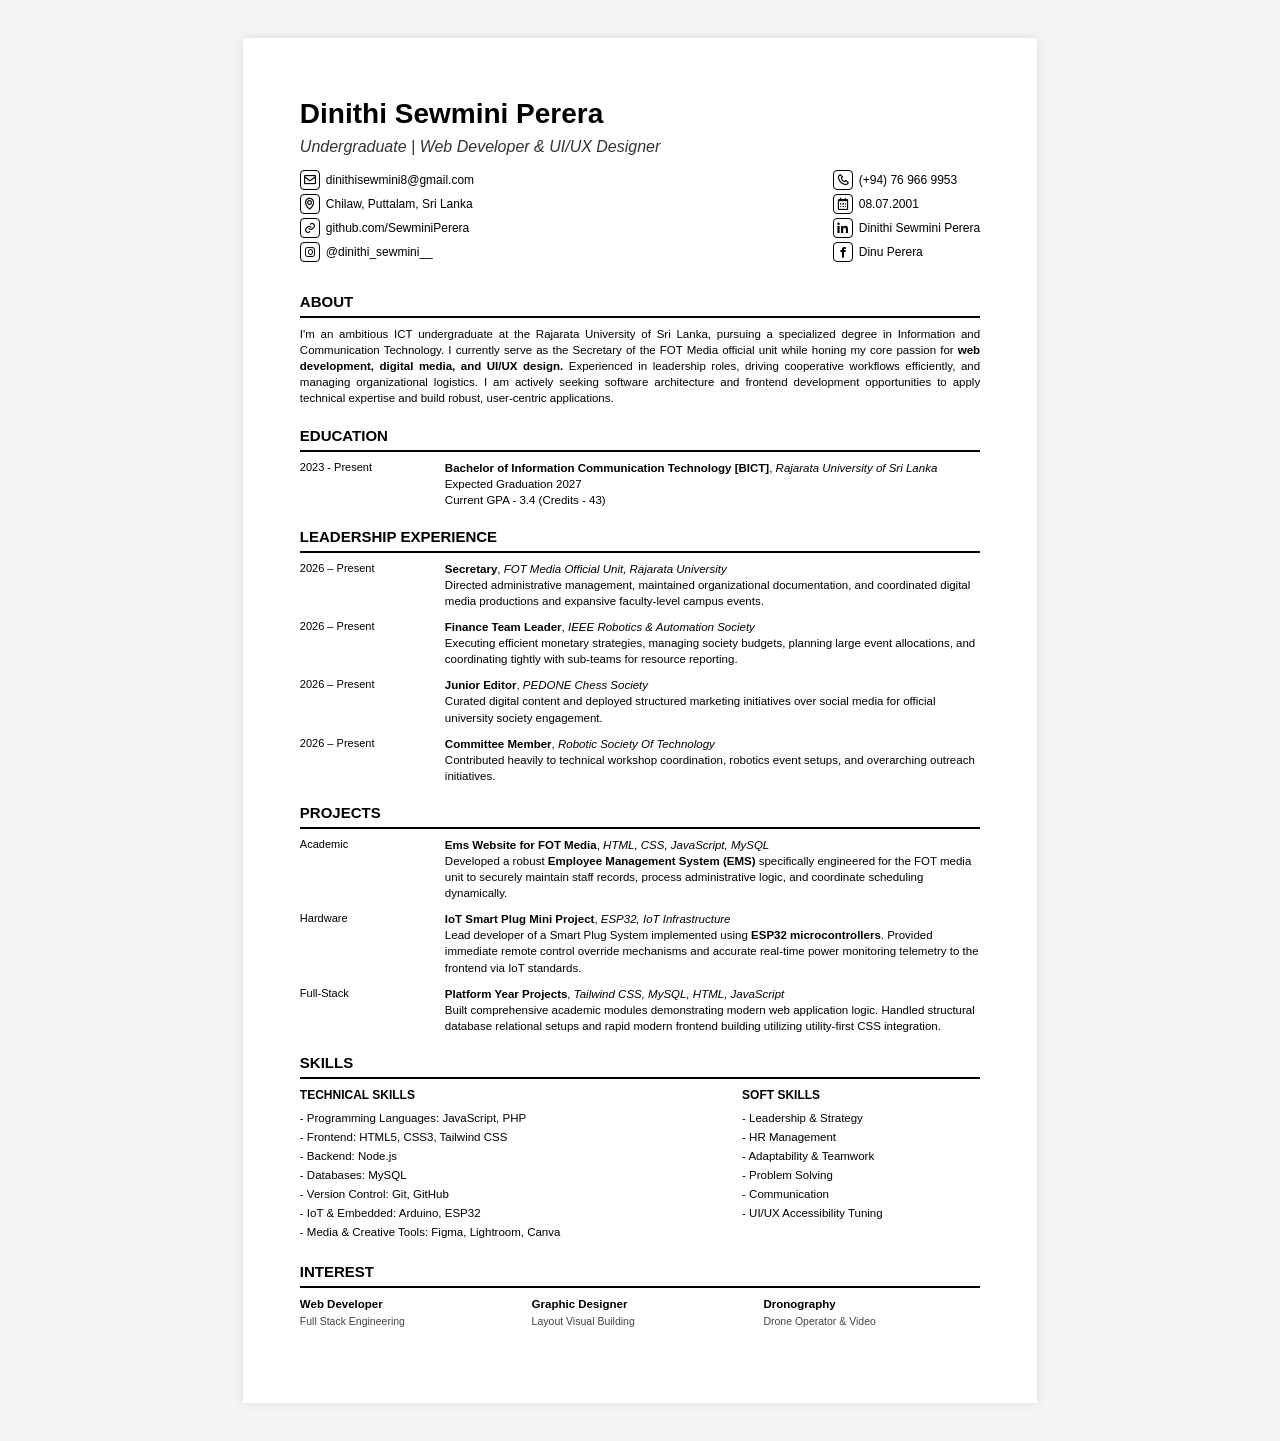
==== cv.html @ 27e217c5 "Fixed cv error" ====
<!DOCTYPE html>
<html lang="en">

<head>
    <meta charset="UTF-8">
    <title>Dinithi Sewmini Perera - CV</title>
    <!-- Boxicons for standard icons -->
    <link href='https://unpkg.com/boxicons@2.1.4/css/boxicons.min.css' rel='stylesheet'>
    <link rel="stylesheet" href="./css/cv.css">
</head>

<body>
    <div class="cv-page">
        <!-- HEADER -->
        <header>
            <h1 class="cv-name">Dinithi Sewmini Perera</h1>
            <h2 class="cv-title"><em>Undergraduate | Web Developer & UI/UX Designer</em></h2>

            <div class="contact-grid">
                <div class="contact-col">
                    <p><i class='bx bx-envelope'></i> dinithisewmini8@gmail.com</p>
                    <p><i class='bx bx-map'></i> Chilaw, Puttalam, Sri Lanka</p>
                    <p><i class='bx bx-link'></i> github.com/SewminiPerera</p>
                    <p><i class='bx bxl-instagram'></i> @dinithi_sewmini__</p>
                </div>
                <div class="contact-col">
                    <p><i class='bx bx-phone'></i> (+94) 76 966 9953</p>
                    <p><i class='bx bx-calendar'></i> 08.07.2001</p>
                    <p><i class='bx bxl-linkedin'></i> Dinithi Sewmini Perera</p>
                    <p><i class='bx bxl-facebook'></i> Dinu Perera</p>
                </div>
            </div>
        </header>

        <!-- ABOUT -->
        <section class="cv-section">
            <h3 class="section-heading">ABOUT</h3>
            <p class="cv-paragraph">
                I'm an ambitious ICT undergraduate at the Rajarata University of Sri Lanka, pursuing a specialized
                degree in Information and Communication Technology. I currently serve as the Secretary of the FOT Media
                official unit while honing my core passion for <strong>web development, digital media, and UI/UX
                    design.</strong> Experienced in leadership roles, driving cooperative workflows efficiently, and
                managing organizational logistics. I am actively seeking software architecture and frontend development
                opportunities to apply technical expertise and build robust, user-centric applications.
            </p>
        </section>

        <!-- EDUCATION -->
        <section class="cv-section">
            <h3 class="section-heading">EDUCATION</h3>
            <div class="cv-item">
                <div class="cv-date">2023 - Present</div>
                <div class="cv-details">
                    <strong>Bachelor of Information Communication Technology [BICT]</strong>, <em>Rajarata University of
                        Sri Lanka</em><br>
                    Expected Graduation 2027<br>
                    Current GPA - 3.4 (Credits - 43)
                </div>
            </div>
        </section>

        <!-- PROFESSIONAL EXPERIENCE & LEADERSHIP -->
        <section class="cv-section">
            <h3 class="section-heading">LEADERSHIP EXPERIENCE</h3>
            <div class="cv-item">
                <div class="cv-date">2026 – Present</div>
                <div class="cv-details">
                    <strong>Secretary</strong>, <em>FOT Media Official Unit, Rajarata University</em><br>
                    Directed administrative management, maintained organizational documentation, and coordinated digital
                    media productions and expansive faculty-level campus events.
                </div>
            </div>
            <div class="cv-item">
                <div class="cv-date">2026 – Present</div>
                <div class="cv-details">
                    <strong>Finance Team Leader</strong>, <em>IEEE Robotics & Automation Society</em><br>
                    Executing efficient monetary strategies, managing society budgets, planning large event allocations,
                    and coordinating tightly with sub-teams for resource reporting.
                </div>
            </div>
            <div class="cv-item">
                <div class="cv-date">2026 – Present</div>
                <div class="cv-details">
                    <strong>Junior Editor</strong>, <em>PEDONE Chess Society</em><br>
                    Curated digital content and deployed structured marketing initiatives over social media for official
                    university society engagement.
                </div>
            </div>
            <div class="cv-item">
                <div class="cv-date">2026 – Present</div>
                <div class="cv-details">
                    <strong>Committee Member</strong>, <em>Robotic Society Of Technology</em><br>
                    Contributed heavily to technical workshop coordination, robotics event setups, and overarching
                    outreach initiatives.
                </div>
            </div>
        </section>

        <!-- PROJECTS -->
        <section class="cv-section page-break">
            <h3 class="section-heading">PROJECTS</h3>
            <div class="cv-item">
                <div class="cv-date">Academic</div>
                <div class="cv-details">
                    <strong>Ems Website for FOT Media</strong>, <em>HTML, CSS, JavaScript, MySQL</em><br>
                    Developed a robust <strong>Employee Management System (EMS)</strong> specifically engineered for the
                    FOT media unit to securely maintain staff records, process administrative logic, and coordinate
                    scheduling dynamically.
                </div>
            </div>
            <div class="cv-item">
                <div class="cv-date">Hardware</div>
                <div class="cv-details">
                    <strong>IoT Smart Plug Mini Project</strong>, <em>ESP32, IoT Infrastructure</em><br>
                    Lead developer of a Smart Plug System implemented using <strong>ESP32 microcontrollers</strong>.
                    Provided immediate remote control override mechanisms and accurate real-time power monitoring
                    telemetry to the frontend via IoT standards.
                </div>
            </div>
            <div class="cv-item">
                <div class="cv-date">Full-Stack</div>
                <div class="cv-details">
                    <strong>Platform Year Projects</strong>, <em>Tailwind CSS, MySQL, HTML, JavaScript</em><br>
                    Built comprehensive academic modules demonstrating modern web application logic. Handled structural
                    database relational setups and rapid modern frontend building utilizing utility-first CSS
                    integration.
                </div>
            </div>
        </section>

        <!-- SKILLS -->
        <section class="cv-section">
            <h3 class="section-heading">SKILLS</h3>
            <div class="skills-split">
                <div class="tech-skills">
                    <strong>TECHNICAL SKILLS</strong>
                    <ul class="clean-list">
                        <li><span class="skill-label">- Programming Languages:</span> JavaScript, PHP</li>
                        <li><span class="skill-label">- Frontend:</span> HTML5, CSS3, Tailwind CSS</li>
                        <li><span class="skill-label">- Backend:</span> Node.js</li>
                        <li><span class="skill-label">- Databases:</span> MySQL</li>
                        <li><span class="skill-label">- Version Control:</span> Git, GitHub</li>
                        <li><span class="skill-label">- IoT & Embedded:</span> Arduino, ESP32</li>
                        <li><span class="skill-label">- Media & Creative Tools:</span> Figma, Lightroom, Canva</li>
                    </ul>
                </div>
                <div class="soft-skills">
                    <strong>SOFT SKILLS</strong>
                    <ul class="clean-list">
                        <li>- Leadership & Strategy</li>
                        <li>- HR Management</li>
                        <li>- Adaptability & Teamwork</li>
                        <li>- Problem Solving</li>
                        <li>- Communication</li>
                        <li>- UI/UX Accessibility Tuning</li>
                    </ul>
                </div>
            </div>
        </section>

        <!-- INTEREST / EXTRA -->
        <section class="cv-section">
            <h3 class="section-heading">INTEREST</h3>
            <div class="interest-grid">
                <div>
                    <strong>Web Developer</strong><br>
                    <span class="interest-sub">Full Stack Engineering</span>
                </div>
                <div>
                    <strong>Graphic Designer</strong><br>
                    <span class="interest-sub">Layout Visual Building</span>
                </div>
                <div>
                    <strong>Dronography</strong><br>
                    <span class="interest-sub">Drone Operator & Video</span>
                </div>
            </div>
        </section>

    </div>
</body>

</html>
---- css/cv.css ----
/* ===========================
   CV PRINT STYLE SHEET
   =========================== */

/* Global Reset */
* {
    margin: 0;
    padding: 0;
    box-sizing: border-box;
}

body {
    font-family: Arial, Helvetica, sans-serif;
    background-color: #f4f4f5;
    color: #000;
    line-height: 1.4;
}

/* Page Setup for Print/Screen */
@page {
    size: A4;
    margin: 15mm 15mm 15mm 15mm;
}

.cv-page {
    width: 210mm;        /* A4 width */
    min-height: 297mm;   /* A4 height */
    padding: 15mm;
    margin: 10mm auto;
    background: #fff;
    box-shadow: 0 0 10px rgba(0,0,0,0.1);
}

@media print {
    body {
        background-color: #fff;
    }
    .cv-page {
        margin: 0;
        padding: 0;
        border: none;
        box-shadow: none;
        width: 100%;
        min-height: auto;
    }
    .page-break {
        page-break-before: always;
    }
}

/* Header */
header {
    margin-bottom: 25px;
}

.cv-name {
    font-size: 28px;
    font-weight: bold;
    margin-bottom: 2px;
}

.cv-title {
    font-size: 16px;
    font-weight: normal;
    color: #333;
    margin-bottom: 12px;
}

.contact-grid {
    display: flex;
    justify-content: space-between;
    font-size: 12px;
    color: #000;
}

.contact-col p {
    display: flex;
    align-items: center;
    gap: 6px;
    margin-bottom: 4px;
}

.contact-col p i {
    font-size: 14px;
    border: 1px solid #000;
    border-radius: 4px;
    padding: 2px;
}

/* Sections */
.cv-section {
    margin-bottom: 18px;
}

.section-heading {
    font-size: 15px;
    font-weight: bold;
    text-transform: uppercase;
    border-bottom: 2px solid #000;
    padding-bottom: 4px;
    margin-bottom: 8px;
}

.cv-paragraph {
    font-size: 11.5px;
    text-align: justify;
    margin-bottom: 10px;
}

/* List Items (Experience, Education) */
.cv-item {
    display: flex;
    margin-bottom: 10px;
}

.cv-date {
    width: 130px;
    flex-shrink: 0;
    font-size: 11px;
    margin-right: 15px;
}

.cv-details {
    flex-grow: 1;
    font-size: 11.5px;
}

.cv-details strong {
    font-weight: bold;
}

/* Skills Split */
.skills-split {
    display: flex;
    justify-content: space-between;
    font-size: 11.5px;
}

.tech-skills {
    width: 60%;
}

.soft-skills {
    width: 35%;
}

.tech-skills strong, .soft-skills strong {
    display: inline-block;
    margin-bottom: 6px;
    font-size: 12px;
}

.clean-list {
    list-style: none;
}

.clean-list li {
    margin-bottom: 3px;
}

.skill-label {
    font-weight: normal;
}

/* Interests Grid */
.interest-grid {
    display: grid;
    grid-template-columns: repeat(3, 1fr);
    font-size: 11.5px;
    gap: 15px;
}

.interest-sub {
    font-size: 10.5px;
    color: #444;
}
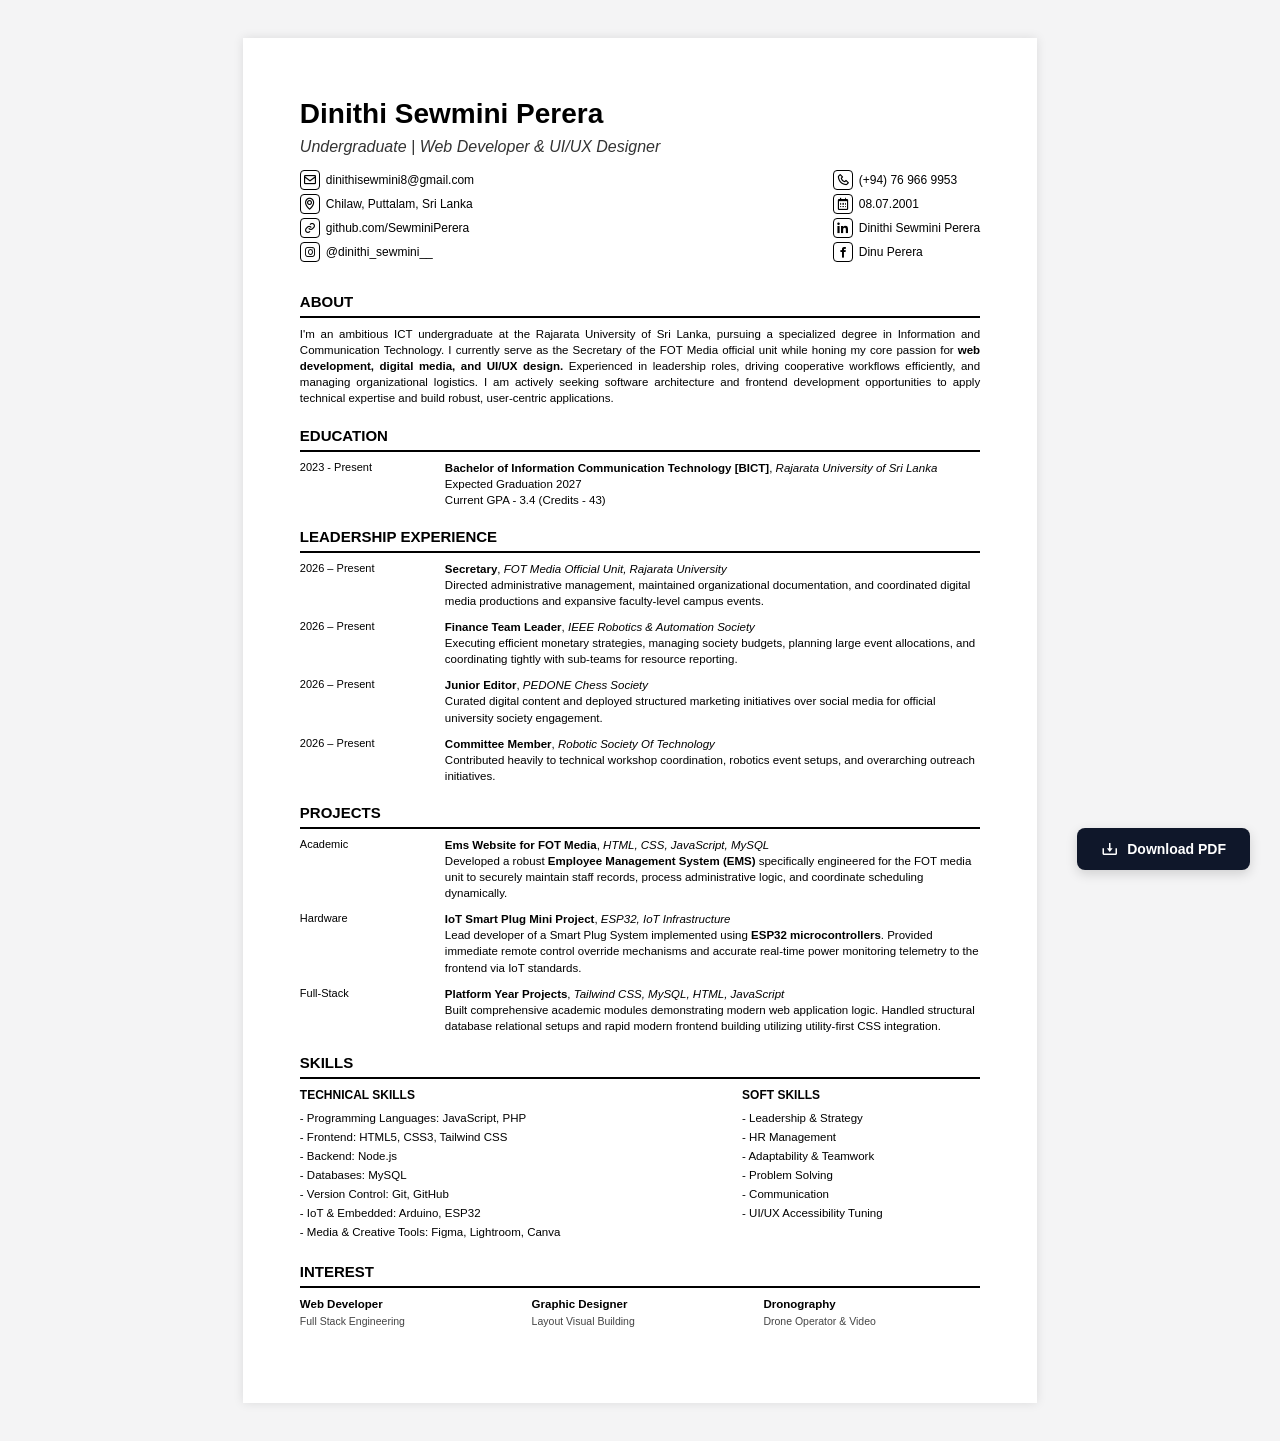
==== commit 82c6e2cb: "button added" ====
--- a/cv.html
+++ b/cv.html
@@ -10,6 +10,9 @@
 </head>
 
 <body>
+    <button class="download-pdf-btn" onclick="window.print()">
+        <i class='bx bx-download'></i> Download PDF
+    </button>
     <div class="cv-page">
         <!-- HEADER -->
         <header>
--- a/css/cv.css
+++ b/css/cv.css
@@ -46,6 +46,9 @@
     .page-break {
         page-break-before: always;
     }
+    .download-pdf-btn {
+        display: none !important;
+    }
 }
 
 /* Header */
@@ -174,3 +177,35 @@
     font-size: 10.5px;
     color: #444;
 }
+
+/* Floating Download Button */
+.download-pdf-btn {
+    position: fixed;
+    bottom: 30px;
+    right: 30px;
+    background-color: #0f172a;
+    color: #fff;
+    border: none;
+    padding: 12px 24px;
+    font-size: 14px;
+    font-weight: bold;
+    border-radius: 8px;
+    cursor: pointer;
+    box-shadow: 0 4px 12px rgba(0,0,0,0.15);
+    display: flex;
+    align-items: center;
+    gap: 8px;
+    z-index: 1000;
+    transition: all 0.3s ease;
+    font-family: inherit;
+}
+
+.download-pdf-btn i {
+    font-size: 18px;
+}
+
+.download-pdf-btn:hover {
+    background-color: #1e293b;
+    transform: translateY(-2px);
+    box-shadow: 0 6px 15px rgba(0,0,0,0.2);
+}
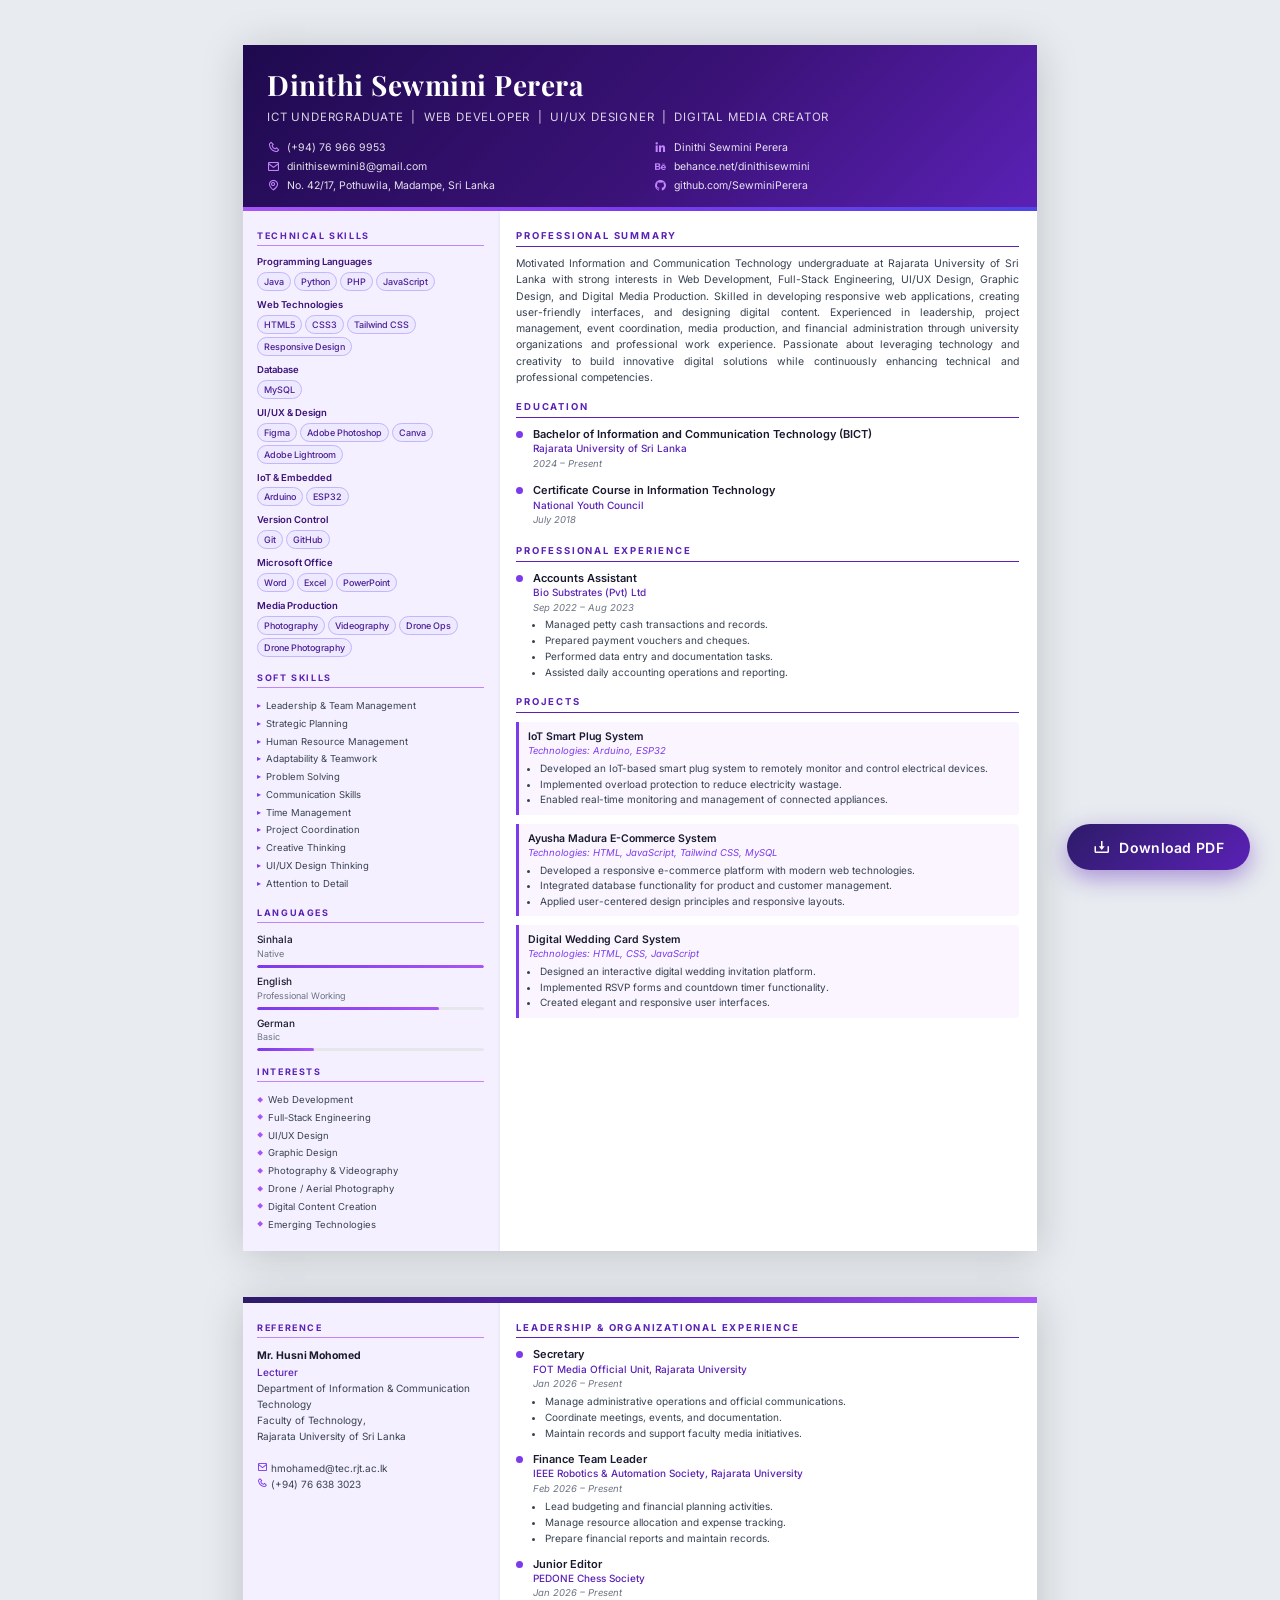
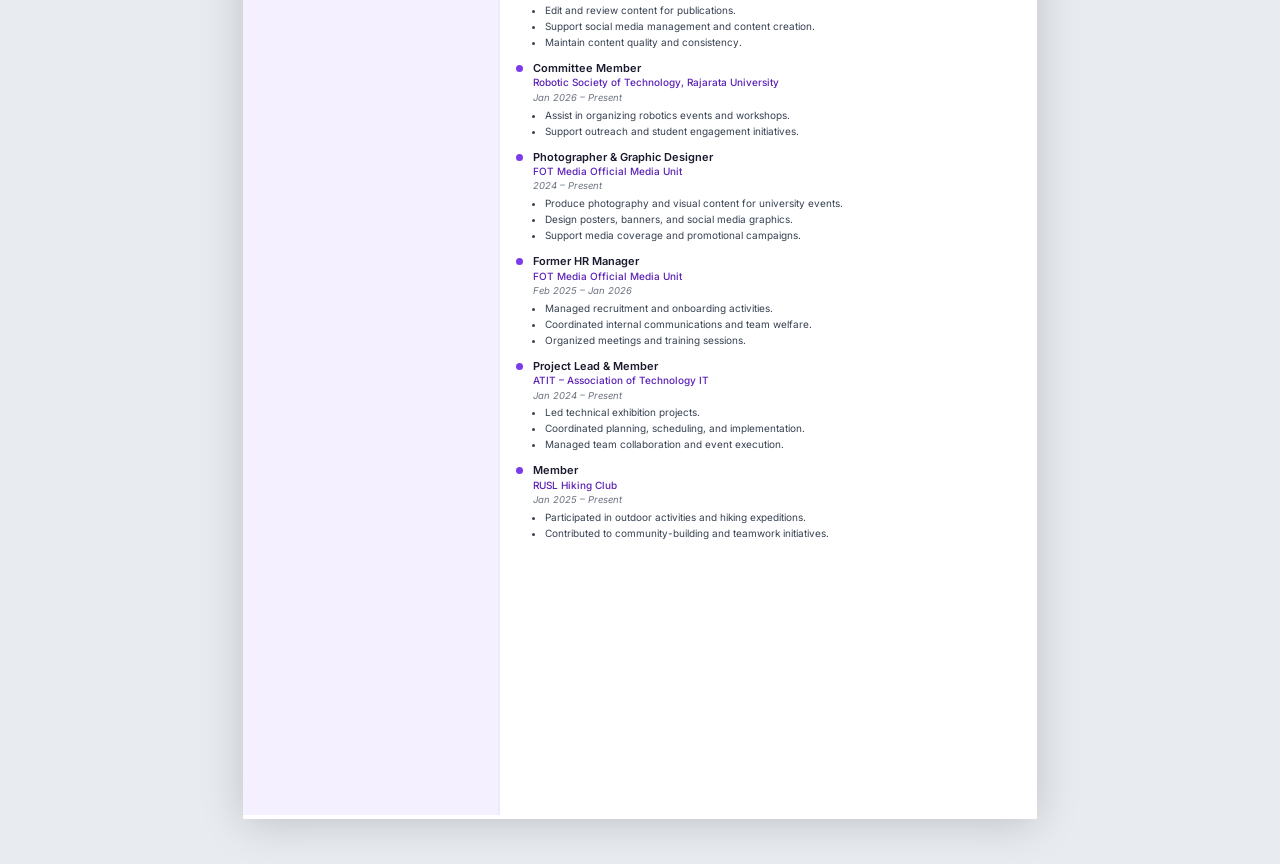
==== commit 9bacf70d: "cv update" ====
--- a/cv.html
+++ b/cv.html
@@ -3,184 +3,413 @@
 
 <head>
     <meta charset="UTF-8">
-    <title>Dinithi Sewmini Perera - CV</title>
-    <!-- Boxicons for standard icons -->
+    <meta name="viewport" content="width=device-width, initial-scale=1.0">
+    <title>Dinithi Sewmini Perera - Curriculum Vitae</title>
+    <meta name="description" content="CV of Dinithi Sewmini Perera – ICT Undergraduate, Web Developer & UI/UX Designer at Rajarata University of Sri Lanka.">
+    <!-- Boxicons -->
     <link href='https://unpkg.com/boxicons@2.1.4/css/boxicons.min.css' rel='stylesheet'>
+    <!-- CV Stylesheet -->
     <link rel="stylesheet" href="./css/cv.css">
 </head>
 
 <body>
+    <!-- Floating Download Button -->
     <button class="download-pdf-btn" onclick="window.print()">
         <i class='bx bx-download'></i> Download PDF
     </button>
+
+    <!-- ═══════════════════════════════════════ -->
+    <!--              PAGE ONE                   -->
+    <!-- ═══════════════════════════════════════ -->
     <div class="cv-page">
-        <!-- HEADER -->
-        <header>
+
+        <!-- ── HEADER ── -->
+        <header class="cv-header">
             <h1 class="cv-name">Dinithi Sewmini Perera</h1>
-            <h2 class="cv-title"><em>Undergraduate | Web Developer & UI/UX Designer</em></h2>
+            <p class="cv-title">ICT Undergraduate &nbsp;|&nbsp; Web Developer &nbsp;|&nbsp; UI/UX Designer &nbsp;|&nbsp; Digital Media Creator</p>
 
             <div class="contact-grid">
-                <div class="contact-col">
-                    <p><i class='bx bx-envelope'></i> dinithisewmini8@gmail.com</p>
-                    <p><i class='bx bx-map'></i> Chilaw, Puttalam, Sri Lanka</p>
-                    <p><i class='bx bx-link'></i> github.com/SewminiPerera</p>
-                    <p><i class='bx bxl-instagram'></i> @dinithi_sewmini__</p>
-                </div>
-                <div class="contact-col">
-                    <p><i class='bx bx-phone'></i> (+94) 76 966 9953</p>
-                    <p><i class='bx bx-calendar'></i> 08.07.2001</p>
-                    <p><i class='bx bxl-linkedin'></i> Dinithi Sewmini Perera</p>
-                    <p><i class='bx bxl-facebook'></i> Dinu Perera</p>
+                <div class="contact-item">
+                    <i class='bx bx-phone'></i>
+                    <span>(+94) 76 966 9953</span>
+                </div>
+                <div class="contact-item">
+                    <i class='bx bxl-linkedin'></i>
+                    <a href="https://www.linkedin.com/in/dinithi-sewmini-perera-98b2462a0/" target="_blank">Dinithi Sewmini Perera</a>
+                </div>
+                <div class="contact-item">
+                    <i class='bx bx-envelope'></i>
+                    <a href="mailto:dinithisewmini8@gmail.com">dinithisewmini8@gmail.com</a>
+                </div>
+                <div class="contact-item">
+                    <i class='bx bxl-behance'></i>
+                    <a href="https://www.behance.net/dinithisewmini" target="_blank">behance.net/dinithisewmini</a>
+                </div>
+                <div class="contact-item">
+                    <i class='bx bx-map'></i>
+                    <span>No. 42/17, Pothuwila, Madampe, Sri Lanka</span>
+                </div>
+                <div class="contact-item">
+                    <i class='bx bxl-github'></i>
+                    <a href="https://github.com/SewminiPerera" target="_blank">github.com/SewminiPerera</a>
                 </div>
             </div>
         </header>
 
-        <!-- ABOUT -->
-        <section class="cv-section">
-            <h3 class="section-heading">ABOUT</h3>
-            <p class="cv-paragraph">
-                I'm an ambitious ICT undergraduate at the Rajarata University of Sri Lanka, pursuing a specialized
-                degree in Information and Communication Technology. I currently serve as the Secretary of the FOT Media
-                official unit while honing my core passion for <strong>web development, digital media, and UI/UX
-                    design.</strong> Experienced in leadership roles, driving cooperative workflows efficiently, and
-                managing organizational logistics. I am actively seeking software architecture and frontend development
-                opportunities to apply technical expertise and build robust, user-centric applications.
-            </p>
-        </section>
-
-        <!-- EDUCATION -->
-        <section class="cv-section">
-            <h3 class="section-heading">EDUCATION</h3>
-            <div class="cv-item">
-                <div class="cv-date">2023 - Present</div>
-                <div class="cv-details">
-                    <strong>Bachelor of Information Communication Technology [BICT]</strong>, <em>Rajarata University of
-                        Sri Lanka</em><br>
-                    Expected Graduation 2027<br>
-                    Current GPA - 3.4 (Credits - 43)
-                </div>
-            </div>
-        </section>
-
-        <!-- PROFESSIONAL EXPERIENCE & LEADERSHIP -->
-        <section class="cv-section">
-            <h3 class="section-heading">LEADERSHIP EXPERIENCE</h3>
-            <div class="cv-item">
-                <div class="cv-date">2026 – Present</div>
-                <div class="cv-details">
-                    <strong>Secretary</strong>, <em>FOT Media Official Unit, Rajarata University</em><br>
-                    Directed administrative management, maintained organizational documentation, and coordinated digital
-                    media productions and expansive faculty-level campus events.
-                </div>
-            </div>
-            <div class="cv-item">
-                <div class="cv-date">2026 – Present</div>
-                <div class="cv-details">
-                    <strong>Finance Team Leader</strong>, <em>IEEE Robotics & Automation Society</em><br>
-                    Executing efficient monetary strategies, managing society budgets, planning large event allocations,
-                    and coordinating tightly with sub-teams for resource reporting.
-                </div>
-            </div>
-            <div class="cv-item">
-                <div class="cv-date">2026 – Present</div>
-                <div class="cv-details">
-                    <strong>Junior Editor</strong>, <em>PEDONE Chess Society</em><br>
-                    Curated digital content and deployed structured marketing initiatives over social media for official
-                    university society engagement.
-                </div>
-            </div>
-            <div class="cv-item">
-                <div class="cv-date">2026 – Present</div>
-                <div class="cv-details">
-                    <strong>Committee Member</strong>, <em>Robotic Society Of Technology</em><br>
-                    Contributed heavily to technical workshop coordination, robotics event setups, and overarching
-                    outreach initiatives.
-                </div>
-            </div>
-        </section>
-
-        <!-- PROJECTS -->
-        <section class="cv-section page-break">
-            <h3 class="section-heading">PROJECTS</h3>
-            <div class="cv-item">
-                <div class="cv-date">Academic</div>
-                <div class="cv-details">
-                    <strong>Ems Website for FOT Media</strong>, <em>HTML, CSS, JavaScript, MySQL</em><br>
-                    Developed a robust <strong>Employee Management System (EMS)</strong> specifically engineered for the
-                    FOT media unit to securely maintain staff records, process administrative logic, and coordinate
-                    scheduling dynamically.
-                </div>
-            </div>
-            <div class="cv-item">
-                <div class="cv-date">Hardware</div>
-                <div class="cv-details">
-                    <strong>IoT Smart Plug Mini Project</strong>, <em>ESP32, IoT Infrastructure</em><br>
-                    Lead developer of a Smart Plug System implemented using <strong>ESP32 microcontrollers</strong>.
-                    Provided immediate remote control override mechanisms and accurate real-time power monitoring
-                    telemetry to the frontend via IoT standards.
-                </div>
-            </div>
-            <div class="cv-item">
-                <div class="cv-date">Full-Stack</div>
-                <div class="cv-details">
-                    <strong>Platform Year Projects</strong>, <em>Tailwind CSS, MySQL, HTML, JavaScript</em><br>
-                    Built comprehensive academic modules demonstrating modern web application logic. Handled structural
-                    database relational setups and rapid modern frontend building utilizing utility-first CSS
-                    integration.
-                </div>
-            </div>
-        </section>
-
-        <!-- SKILLS -->
-        <section class="cv-section">
-            <h3 class="section-heading">SKILLS</h3>
-            <div class="skills-split">
-                <div class="tech-skills">
-                    <strong>TECHNICAL SKILLS</strong>
-                    <ul class="clean-list">
-                        <li><span class="skill-label">- Programming Languages:</span> JavaScript, PHP</li>
-                        <li><span class="skill-label">- Frontend:</span> HTML5, CSS3, Tailwind CSS</li>
-                        <li><span class="skill-label">- Backend:</span> Node.js</li>
-                        <li><span class="skill-label">- Databases:</span> MySQL</li>
-                        <li><span class="skill-label">- Version Control:</span> Git, GitHub</li>
-                        <li><span class="skill-label">- IoT & Embedded:</span> Arduino, ESP32</li>
-                        <li><span class="skill-label">- Media & Creative Tools:</span> Figma, Lightroom, Canva</li>
+        <!-- ── BODY (two-column) ── -->
+        <div class="cv-body">
+
+            <!-- ════ SIDEBAR ════ -->
+            <aside class="cv-sidebar">
+
+                <!-- TECHNICAL SKILLS -->
+                <h3 class="sidebar-section-heading">Technical Skills</h3>
+
+                <p class="skill-category-name">Programming Languages</p>
+                <div class="skill-tags">
+                    <span class="skill-tag">Java</span>
+                    <span class="skill-tag">Python</span>
+                    <span class="skill-tag">PHP</span>
+                    <span class="skill-tag">JavaScript</span>
+                </div>
+
+                <p class="skill-category-name">Web Technologies</p>
+                <div class="skill-tags">
+                    <span class="skill-tag">HTML5</span>
+                    <span class="skill-tag">CSS3</span>
+                    <span class="skill-tag">Tailwind CSS</span>
+                    <span class="skill-tag">Responsive Design</span>
+                </div>
+
+                <p class="skill-category-name">Database</p>
+                <div class="skill-tags">
+                    <span class="skill-tag">MySQL</span>
+                </div>
+
+                <p class="skill-category-name">UI/UX &amp; Design</p>
+                <div class="skill-tags">
+                    <span class="skill-tag">Figma</span>
+                    <span class="skill-tag">Adobe Photoshop</span>
+                    <span class="skill-tag">Canva</span>
+                    <span class="skill-tag">Adobe Lightroom</span>
+                </div>
+
+                <p class="skill-category-name">IoT &amp; Embedded</p>
+                <div class="skill-tags">
+                    <span class="skill-tag">Arduino</span>
+                    <span class="skill-tag">ESP32</span>
+                </div>
+
+                <p class="skill-category-name">Version Control</p>
+                <div class="skill-tags">
+                    <span class="skill-tag">Git</span>
+                    <span class="skill-tag">GitHub</span>
+                </div>
+
+                <p class="skill-category-name">Microsoft Office</p>
+                <div class="skill-tags">
+                    <span class="skill-tag">Word</span>
+                    <span class="skill-tag">Excel</span>
+                    <span class="skill-tag">PowerPoint</span>
+                </div>
+
+                <p class="skill-category-name">Media Production</p>
+                <div class="skill-tags">
+                    <span class="skill-tag">Photography</span>
+                    <span class="skill-tag">Videography</span>
+                    <span class="skill-tag">Drone Ops</span>
+                    <span class="skill-tag">Drone Photography</span>
+                </div>
+
+                <!-- SOFT SKILLS -->
+                <h3 class="sidebar-section-heading">Soft Skills</h3>
+                <ul class="soft-skill-list">
+                    <li>Leadership &amp; Team Management</li>
+                    <li>Strategic Planning</li>
+                    <li>Human Resource Management</li>
+                    <li>Adaptability &amp; Teamwork</li>
+                    <li>Problem Solving</li>
+                    <li>Communication Skills</li>
+                    <li>Time Management</li>
+                    <li>Project Coordination</li>
+                    <li>Creative Thinking</li>
+                    <li>UI/UX Design Thinking</li>
+                    <li>Attention to Detail</li>
+                </ul>
+
+                <!-- LANGUAGES -->
+                <h3 class="sidebar-section-heading">Languages</h3>
+                <div class="lang-item">
+                    <div>
+                        <div class="lang-name">Sinhala</div>
+                        <div class="lang-level">Native</div>
+                    </div>
+                </div>
+                <div class="lang-bar"><div class="lang-bar-fill" style="width:100%"></div></div>
+
+                <div class="lang-item">
+                    <div>
+                        <div class="lang-name">English</div>
+                        <div class="lang-level">Professional Working</div>
+                    </div>
+                </div>
+                <div class="lang-bar"><div class="lang-bar-fill" style="width:80%"></div></div>
+
+                <div class="lang-item">
+                    <div>
+                        <div class="lang-name">German</div>
+                        <div class="lang-level">Basic</div>
+                    </div>
+                </div>
+                <div class="lang-bar"><div class="lang-bar-fill" style="width:25%"></div></div>
+
+                <!-- INTERESTS -->
+                <h3 class="sidebar-section-heading">Interests</h3>
+                <ul class="interest-list">
+                    <li>Web Development</li>
+                    <li>Full-Stack Engineering</li>
+                    <li>UI/UX Design</li>
+                    <li>Graphic Design</li>
+                    <li>Photography &amp; Videography</li>
+                    <li>Drone / Aerial Photography</li>
+                    <li>Digital Content Creation</li>
+                    <li>Emerging Technologies</li>
+                </ul>
+
+            </aside>
+
+            <!-- ════ MAIN CONTENT ════ -->
+            <main class="cv-main">
+
+                <!-- PROFESSIONAL SUMMARY -->
+                <h2 class="section-heading">Professional Summary</h2>
+                <p class="cv-summary">
+                    Motivated Information and Communication Technology undergraduate at Rajarata University of Sri Lanka with strong interests in Web Development, Full-Stack Engineering, UI/UX Design, Graphic Design, and Digital Media Production. Skilled in developing responsive web applications, creating user-friendly interfaces, and designing digital content. Experienced in leadership, project management, event coordination, media production, and financial administration through university organizations and professional work experience. Passionate about leveraging technology and creativity to build innovative digital solutions while continuously enhancing technical and professional competencies.
+                </p>
+
+                <!-- EDUCATION -->
+                <h2 class="section-heading">Education</h2>
+
+                <div class="cv-item">
+                    <div class="cv-item-dot"></div>
+                    <div class="cv-item-content">
+                        <div class="cv-item-title">Bachelor of Information and Communication Technology (BICT)</div>
+                        <div class="cv-item-org">Rajarata University of Sri Lanka</div>
+                        <div class="cv-item-date">2024 – Present</div>
+                    </div>
+                </div>
+
+                <div class="cv-item">
+                    <div class="cv-item-dot"></div>
+                    <div class="cv-item-content">
+                        <div class="cv-item-title">Certificate Course in Information Technology</div>
+                        <div class="cv-item-org">National Youth Council</div>
+                        <div class="cv-item-date">July 2018</div>
+                    </div>
+                </div>
+
+                <!-- PROFESSIONAL EXPERIENCE -->
+                <h2 class="section-heading">Professional Experience</h2>
+
+                <div class="cv-item">
+                    <div class="cv-item-dot"></div>
+                    <div class="cv-item-content">
+                        <div class="cv-item-title">Accounts Assistant</div>
+                        <div class="cv-item-org">Bio Substrates (Pvt) Ltd</div>
+                        <div class="cv-item-date">Sep 2022 – Aug 2023</div>
+                        <ul class="cv-item-bullets">
+                            <li>Managed petty cash transactions and records.</li>
+                            <li>Prepared payment vouchers and cheques.</li>
+                            <li>Performed data entry and documentation tasks.</li>
+                            <li>Assisted daily accounting operations and reporting.</li>
+                        </ul>
+                    </div>
+                </div>
+
+                <!-- PROJECTS -->
+                <h2 class="section-heading">Projects</h2>
+
+                <div class="project-item">
+                    <div class="project-title">IoT Smart Plug System</div>
+                    <div class="project-tech">Technologies: Arduino, ESP32</div>
+                    <ul class="project-bullets">
+                        <li>Developed an IoT-based smart plug system to remotely monitor and control electrical devices.</li>
+                        <li>Implemented overload protection to reduce electricity wastage.</li>
+                        <li>Enabled real-time monitoring and management of connected appliances.</li>
                     </ul>
                 </div>
-                <div class="soft-skills">
-                    <strong>SOFT SKILLS</strong>
-                    <ul class="clean-list">
-                        <li>- Leadership & Strategy</li>
-                        <li>- HR Management</li>
-                        <li>- Adaptability & Teamwork</li>
-                        <li>- Problem Solving</li>
-                        <li>- Communication</li>
-                        <li>- UI/UX Accessibility Tuning</li>
+
+                <div class="project-item">
+                    <div class="project-title">Ayusha Madura E-Commerce System</div>
+                    <div class="project-tech">Technologies: HTML, JavaScript, Tailwind CSS, MySQL</div>
+                    <ul class="project-bullets">
+                        <li>Developed a responsive e-commerce platform with modern web technologies.</li>
+                        <li>Integrated database functionality for product and customer management.</li>
+                        <li>Applied user-centered design principles and responsive layouts.</li>
                     </ul>
                 </div>
-            </div>
-        </section>
-
-        <!-- INTEREST / EXTRA -->
-        <section class="cv-section">
-            <h3 class="section-heading">INTEREST</h3>
-            <div class="interest-grid">
-                <div>
-                    <strong>Web Developer</strong><br>
-                    <span class="interest-sub">Full Stack Engineering</span>
-                </div>
-                <div>
-                    <strong>Graphic Designer</strong><br>
-                    <span class="interest-sub">Layout Visual Building</span>
-                </div>
-                <div>
-                    <strong>Dronography</strong><br>
-                    <span class="interest-sub">Drone Operator & Video</span>
-                </div>
-            </div>
-        </section>
-
-    </div>
+
+                <div class="project-item">
+                    <div class="project-title">Digital Wedding Card System</div>
+                    <div class="project-tech">Technologies: HTML, CSS, JavaScript</div>
+                    <ul class="project-bullets">
+                        <li>Designed an interactive digital wedding invitation platform.</li>
+                        <li>Implemented RSVP forms and countdown timer functionality.</li>
+                        <li>Created elegant and responsive user interfaces.</li>
+                    </ul>
+                </div>
+
+            </main>
+        </div><!-- end .cv-body -->
+    </div><!-- end .cv-page (page 1) -->
+
+
+    <!-- ═══════════════════════════════════════ -->
+    <!--              PAGE TWO                   -->
+    <!-- ═══════════════════════════════════════ -->
+    <div class="cv-page page-break">
+
+        <!-- Thin accent bar at top of page 2 -->
+        <div style="height:6px; background: linear-gradient(90deg, #2d1b69, #5b21b6, #a855f7);"></div>
+
+        <div class="cv-body" style="min-height: calc(297mm - 10px);">
+
+            <!-- ════ SIDEBAR (page 2) ════ -->
+            <aside class="cv-sidebar">
+                <!-- REFERENCE -->
+                <h3 class="sidebar-section-heading">Reference</h3>
+                <div class="reference-item">
+                    <strong>Mr. Husni Mohomed</strong><br>
+                    <em>Lecturer</em><br>
+                    Department of Information &amp; Communication Technology<br>
+                    Faculty of Technology,<br>
+                    Rajarata University of Sri Lanka<br><br>
+                    <i class='bx bx-envelope' style="color:#7c3aed; font-size:11px;"></i>
+                    hmohamed@tec.rjt.ac.lk<br>
+                    <i class='bx bx-phone' style="color:#7c3aed; font-size:11px;"></i>
+                    (+94) 76 638 3023
+                </div>
+            </aside>
+
+            <!-- ════ MAIN CONTENT (page 2) ════ -->
+            <main class="cv-main">
+
+                <!-- LEADERSHIP & ORGANIZATIONAL EXPERIENCE -->
+                <h2 class="section-heading">Leadership &amp; Organizational Experience</h2>
+
+                <div class="cv-item">
+                    <div class="cv-item-dot"></div>
+                    <div class="cv-item-content">
+                        <div class="cv-item-title">Secretary</div>
+                        <div class="cv-item-org">FOT Media Official Unit, Rajarata University</div>
+                        <div class="cv-item-date">Jan 2026 – Present</div>
+                        <ul class="cv-item-bullets">
+                            <li>Manage administrative operations and official communications.</li>
+                            <li>Coordinate meetings, events, and documentation.</li>
+                            <li>Maintain records and support faculty media initiatives.</li>
+                        </ul>
+                    </div>
+                </div>
+
+                <div class="cv-item">
+                    <div class="cv-item-dot"></div>
+                    <div class="cv-item-content">
+                        <div class="cv-item-title">Finance Team Leader</div>
+                        <div class="cv-item-org">IEEE Robotics &amp; Automation Society, Rajarata University</div>
+                        <div class="cv-item-date">Feb 2026 – Present</div>
+                        <ul class="cv-item-bullets">
+                            <li>Lead budgeting and financial planning activities.</li>
+                            <li>Manage resource allocation and expense tracking.</li>
+                            <li>Prepare financial reports and maintain records.</li>
+                        </ul>
+                    </div>
+                </div>
+
+                <div class="cv-item">
+                    <div class="cv-item-dot"></div>
+                    <div class="cv-item-content">
+                        <div class="cv-item-title">Junior Editor</div>
+                        <div class="cv-item-org">PEDONE Chess Society</div>
+                        <div class="cv-item-date">Jan 2026 – Present</div>
+                        <ul class="cv-item-bullets">
+                            <li>Edit and review content for publications.</li>
+                            <li>Support social media management and content creation.</li>
+                            <li>Maintain content quality and consistency.</li>
+                        </ul>
+                    </div>
+                </div>
+
+                <div class="cv-item">
+                    <div class="cv-item-dot"></div>
+                    <div class="cv-item-content">
+                        <div class="cv-item-title">Committee Member</div>
+                        <div class="cv-item-org">Robotic Society of Technology, Rajarata University</div>
+                        <div class="cv-item-date">Jan 2026 – Present</div>
+                        <ul class="cv-item-bullets">
+                            <li>Assist in organizing robotics events and workshops.</li>
+                            <li>Support outreach and student engagement initiatives.</li>
+                        </ul>
+                    </div>
+                </div>
+
+                <div class="cv-item">
+                    <div class="cv-item-dot"></div>
+                    <div class="cv-item-content">
+                        <div class="cv-item-title">Photographer &amp; Graphic Designer</div>
+                        <div class="cv-item-org">FOT Media Official Media Unit</div>
+                        <div class="cv-item-date">2024 – Present</div>
+                        <ul class="cv-item-bullets">
+                            <li>Produce photography and visual content for university events.</li>
+                            <li>Design posters, banners, and social media graphics.</li>
+                            <li>Support media coverage and promotional campaigns.</li>
+                        </ul>
+                    </div>
+                </div>
+
+                <div class="cv-item">
+                    <div class="cv-item-dot"></div>
+                    <div class="cv-item-content">
+                        <div class="cv-item-title">Former HR Manager</div>
+                        <div class="cv-item-org">FOT Media Official Media Unit</div>
+                        <div class="cv-item-date">Feb 2025 – Jan 2026</div>
+                        <ul class="cv-item-bullets">
+                            <li>Managed recruitment and onboarding activities.</li>
+                            <li>Coordinated internal communications and team welfare.</li>
+                            <li>Organized meetings and training sessions.</li>
+                        </ul>
+                    </div>
+                </div>
+
+                <div class="cv-item">
+                    <div class="cv-item-dot"></div>
+                    <div class="cv-item-content">
+                        <div class="cv-item-title">Project Lead &amp; Member</div>
+                        <div class="cv-item-org">ATIT – Association of Technology IT</div>
+                        <div class="cv-item-date">Jan 2024 – Present</div>
+                        <ul class="cv-item-bullets">
+                            <li>Led technical exhibition projects.</li>
+                            <li>Coordinated planning, scheduling, and implementation.</li>
+                            <li>Managed team collaboration and event execution.</li>
+                        </ul>
+                    </div>
+                </div>
+
+                <div class="cv-item">
+                    <div class="cv-item-dot"></div>
+                    <div class="cv-item-content">
+                        <div class="cv-item-title">Member</div>
+                        <div class="cv-item-org">RUSL Hiking Club</div>
+                        <div class="cv-item-date">Jan 2025 – Present</div>
+                        <ul class="cv-item-bullets">
+                            <li>Participated in outdoor activities and hiking expeditions.</li>
+                            <li>Contributed to community-building and teamwork initiatives.</li>
+                        </ul>
+                    </div>
+                </div>
+
+            </main>
+        </div><!-- end .cv-body (page 2) -->
+    </div><!-- end .cv-page (page 2) -->
+
 </body>
-
 </html>
--- a/css/cv.css
+++ b/css/cv.css
@@ -1,6 +1,9 @@
 /* ===========================
    CV PRINT STYLE SHEET
+   Premium Two-Page A4 Layout
    =========================== */
+
+@import url('https://fonts.googleapis.com/css2?family=Inter:wght@300;400;500;600;700&family=Playfair+Display:wght@700&display=swap');
 
 /* Global Reset */
 * {
@@ -10,202 +13,377 @@
 }
 
 body {
-    font-family: Arial, Helvetica, sans-serif;
-    background-color: #f4f4f5;
-    color: #000;
-    line-height: 1.4;
-}
-
-/* Page Setup for Print/Screen */
+    font-family: 'Inter', Arial, sans-serif;
+    background-color: #e8ecf0;
+    color: #1a1a2e;
+    line-height: 1.45;
+}
+
+/* Page Setup for Print */
 @page {
     size: A4;
-    margin: 15mm 15mm 15mm 15mm;
-}
-
+    margin: 0;
+}
+
+/* ── Floating Download Button ── */
+.download-pdf-btn {
+    position: fixed;
+    bottom: 30px;
+    right: 30px;
+    background: linear-gradient(135deg, #2d1b69, #5b21b6);
+    color: #fff;
+    border: none;
+    padding: 14px 26px;
+    font-size: 14px;
+    font-weight: 600;
+    border-radius: 50px;
+    cursor: pointer;
+    box-shadow: 0 8px 24px rgba(91, 33, 182, 0.45);
+    display: flex;
+    align-items: center;
+    gap: 8px;
+    z-index: 1000;
+    transition: all 0.3s ease;
+    font-family: 'Inter', sans-serif;
+    letter-spacing: 0.3px;
+}
+.download-pdf-btn i { font-size: 18px; }
+.download-pdf-btn:hover {
+    background: linear-gradient(135deg, #3b1f8a, #6d28d9);
+    transform: translateY(-3px);
+    box-shadow: 0 12px 30px rgba(91, 33, 182, 0.55);
+}
+
+/* ── CV Page Shell ── */
 .cv-page {
-    width: 210mm;        /* A4 width */
-    min-height: 297mm;   /* A4 height */
-    padding: 15mm;
-    margin: 10mm auto;
-    background: #fff;
-    box-shadow: 0 0 10px rgba(0,0,0,0.1);
-}
-
+    width: 210mm;
+    min-height: 297mm;
+    margin: 12mm auto;
+    background: #ffffff;
+    box-shadow: 0 4px 40px rgba(0,0,0,0.18);
+    overflow: hidden;
+}
+
+/* ── HEADER ── */
+.cv-header {
+    background: linear-gradient(135deg, #1e0a4e 0%, #3b1278 55%, #5b21b6 100%);
+    padding: 20px 24px 18px;
+    color: #fff;
+    position: relative;
+}
+.cv-header::after {
+    content: '';
+    position: absolute;
+    bottom: 0;
+    left: 0;
+    right: 0;
+    height: 4px;
+    background: linear-gradient(90deg, #a855f7, #7c3aed, #4f46e5);
+}
+
+.cv-name {
+    font-family: 'Playfair Display', 'Inter', serif;
+    font-size: 28px;
+    font-weight: 700;
+    letter-spacing: 0.5px;
+    color: #fff;
+    margin-bottom: 3px;
+}
+.cv-title {
+    font-size: 11.5px;
+    font-weight: 400;
+    color: rgba(255,255,255,0.82);
+    letter-spacing: 0.8px;
+    text-transform: uppercase;
+    margin-bottom: 14px;
+}
+
+.contact-grid {
+    display: grid;
+    grid-template-columns: 1fr 1fr;
+    gap: 4px 28px;
+    font-size: 10.5px;
+    color: rgba(255,255,255,0.88);
+}
+.contact-item {
+    display: flex;
+    align-items: center;
+    gap: 7px;
+}
+.contact-item i {
+    font-size: 13px;
+    color: #c084fc;
+    flex-shrink: 0;
+}
+.contact-item a {
+    color: rgba(255,255,255,0.88);
+    text-decoration: none;
+}
+
+/* ── BODY LAYOUT (two columns) ── */
+.cv-body {
+    display: flex;
+    min-height: calc(297mm - 90px);
+}
+
+/* ── SIDEBAR (left) ── */
+.cv-sidebar {
+    width: 68mm;
+    background: #f5f0ff;
+    padding: 18px 14px;
+    flex-shrink: 0;
+    border-right: 2px solid #ede9fe;
+}
+
+/* ── MAIN CONTENT (right) ── */
+.cv-main {
+    flex: 1;
+    padding: 18px 18px 18px 16px;
+}
+
+/* ── SECTION HEADING ── */
+.section-heading {
+    font-size: 9.5px;
+    font-weight: 700;
+    text-transform: uppercase;
+    letter-spacing: 1.8px;
+    color: #5b21b6;
+    border-bottom: 1.5px solid #5b21b6;
+    padding-bottom: 3px;
+    margin-bottom: 9px;
+    margin-top: 14px;
+}
+.section-heading:first-child { margin-top: 0; }
+
+.sidebar-section-heading {
+    font-size: 9px;
+    font-weight: 700;
+    text-transform: uppercase;
+    letter-spacing: 1.6px;
+    color: #5b21b6;
+    border-bottom: 1.5px solid #c084fc;
+    padding-bottom: 3px;
+    margin-bottom: 9px;
+    margin-top: 14px;
+}
+.sidebar-section-heading:first-child { margin-top: 0; }
+
+/* ── SUMMARY PARAGRAPH ── */
+.cv-summary {
+    font-size: 10.5px;
+    color: #374151;
+    text-align: justify;
+    line-height: 1.55;
+    margin-bottom: 2px;
+}
+
+/* ── TIMELINE ITEMS (Experience, Education, Leadership) ── */
+.cv-item {
+    display: flex;
+    gap: 10px;
+    margin-bottom: 10px;
+    position: relative;
+}
+.cv-item-dot {
+    width: 7px;
+    height: 7px;
+    background: #7c3aed;
+    border-radius: 50%;
+    flex-shrink: 0;
+    margin-top: 4px;
+}
+.cv-item-content { flex: 1; }
+.cv-item-title {
+    font-size: 11px;
+    font-weight: 600;
+    color: #1a1a2e;
+    line-height: 1.3;
+}
+.cv-item-org {
+    font-size: 10px;
+    font-weight: 500;
+    color: #5b21b6;
+    margin-bottom: 1px;
+}
+.cv-item-date {
+    font-size: 9.5px;
+    color: #6b7280;
+    font-style: italic;
+    margin-bottom: 3px;
+}
+.cv-item-bullets {
+    padding-left: 12px;
+    margin: 3px 0 0;
+    list-style: disc;
+}
+.cv-item-bullets li {
+    font-size: 10px;
+    color: #374151;
+    line-height: 1.5;
+    margin-bottom: 1px;
+}
+
+/* ── PROJECT ITEMS ── */
+.project-item {
+    margin-bottom: 9px;
+    padding: 7px 9px;
+    background: #faf5ff;
+    border-left: 3px solid #7c3aed;
+    border-radius: 0 4px 4px 0;
+}
+.project-title {
+    font-size: 10.5px;
+    font-weight: 600;
+    color: #1a1a2e;
+}
+.project-tech {
+    font-size: 9.5px;
+    color: #7c3aed;
+    font-style: italic;
+    margin-bottom: 3px;
+}
+.project-bullets {
+    padding-left: 12px;
+    list-style: disc;
+    margin: 0;
+}
+.project-bullets li {
+    font-size: 10px;
+    color: #374151;
+    line-height: 1.45;
+    margin-bottom: 1px;
+}
+
+/* ── SIDEBAR: Skills ── */
+.skill-category-name {
+    font-size: 9.5px;
+    font-weight: 600;
+    color: #3b1278;
+    margin-bottom: 3px;
+    margin-top: 7px;
+}
+.skill-category-name:first-of-type { margin-top: 0; }
+.skill-tags {
+    display: flex;
+    flex-wrap: wrap;
+    gap: 3px;
+    margin-bottom: 4px;
+}
+.skill-tag {
+    font-size: 9px;
+    background: #ede9fe;
+    color: #4c1d95;
+    padding: 2px 6px;
+    border-radius: 10px;
+    font-weight: 500;
+    border: 1px solid #c4b5fd;
+}
+
+/* ── SIDEBAR: Soft Skills ── */
+.soft-skill-list {
+    list-style: none;
+    padding: 0;
+}
+.soft-skill-list li {
+    font-size: 9.5px;
+    color: #374151;
+    padding: 2px 0;
+    display: flex;
+    align-items: center;
+    gap: 5px;
+}
+.soft-skill-list li::before {
+    content: '▸';
+    color: #7c3aed;
+    font-size: 8px;
+}
+
+/* ── SIDEBAR: Languages ── */
+.lang-item {
+    display: flex;
+    justify-content: space-between;
+    align-items: center;
+    margin-bottom: 5px;
+}
+.lang-name {
+    font-size: 10px;
+    font-weight: 500;
+    color: #1a1a2e;
+}
+.lang-level {
+    font-size: 9px;
+    color: #6b7280;
+}
+.lang-bar {
+    height: 3px;
+    background: #e5e7eb;
+    border-radius: 2px;
+    margin-top: 2px;
+    margin-bottom: 6px;
+    overflow: hidden;
+}
+.lang-bar-fill {
+    height: 100%;
+    background: linear-gradient(90deg, #7c3aed, #a855f7);
+    border-radius: 2px;
+}
+
+/* ── SIDEBAR: Interests ── */
+.interest-list {
+    list-style: none;
+    padding: 0;
+}
+.interest-list li {
+    font-size: 9.5px;
+    color: #374151;
+    padding: 2px 0;
+    display: flex;
+    align-items: center;
+    gap: 5px;
+}
+.interest-list li::before {
+    content: '◆';
+    color: #a855f7;
+    font-size: 6px;
+}
+
+/* ── REFERENCE ── */
+.reference-item {
+    font-size: 10px;
+    color: #374151;
+    line-height: 1.6;
+}
+.reference-item strong {
+    font-size: 10.5px;
+    color: #1a1a2e;
+}
+.reference-item em {
+    color: #5b21b6;
+    font-style: normal;
+    font-weight: 500;
+}
+
+/* ── PAGE BREAK ── */
+.page-break {
+    page-break-before: always;
+    break-before: page;
+}
+
+/* ── PRINT OVERRIDES ── */
 @media print {
     body {
-        background-color: #fff;
+        background: #fff;
     }
     .cv-page {
         margin: 0;
-        padding: 0;
-        border: none;
         box-shadow: none;
         width: 100%;
-        min-height: auto;
-    }
-    .page-break {
-        page-break-before: always;
     }
     .download-pdf-btn {
         display: none !important;
     }
-}
-
-/* Header */
-header {
-    margin-bottom: 25px;
-}
-
-.cv-name {
-    font-size: 28px;
-    font-weight: bold;
-    margin-bottom: 2px;
-}
-
-.cv-title {
-    font-size: 16px;
-    font-weight: normal;
-    color: #333;
-    margin-bottom: 12px;
-}
-
-.contact-grid {
-    display: flex;
-    justify-content: space-between;
-    font-size: 12px;
-    color: #000;
-}
-
-.contact-col p {
-    display: flex;
-    align-items: center;
-    gap: 6px;
-    margin-bottom: 4px;
-}
-
-.contact-col p i {
-    font-size: 14px;
-    border: 1px solid #000;
-    border-radius: 4px;
-    padding: 2px;
-}
-
-/* Sections */
-.cv-section {
-    margin-bottom: 18px;
-}
-
-.section-heading {
-    font-size: 15px;
-    font-weight: bold;
-    text-transform: uppercase;
-    border-bottom: 2px solid #000;
-    padding-bottom: 4px;
-    margin-bottom: 8px;
-}
-
-.cv-paragraph {
-    font-size: 11.5px;
-    text-align: justify;
-    margin-bottom: 10px;
-}
-
-/* List Items (Experience, Education) */
-.cv-item {
-    display: flex;
-    margin-bottom: 10px;
-}
-
-.cv-date {
-    width: 130px;
-    flex-shrink: 0;
-    font-size: 11px;
-    margin-right: 15px;
-}
-
-.cv-details {
-    flex-grow: 1;
-    font-size: 11.5px;
-}
-
-.cv-details strong {
-    font-weight: bold;
-}
-
-/* Skills Split */
-.skills-split {
-    display: flex;
-    justify-content: space-between;
-    font-size: 11.5px;
-}
-
-.tech-skills {
-    width: 60%;
-}
-
-.soft-skills {
-    width: 35%;
-}
-
-.tech-skills strong, .soft-skills strong {
-    display: inline-block;
-    margin-bottom: 6px;
-    font-size: 12px;
-}
-
-.clean-list {
-    list-style: none;
-}
-
-.clean-list li {
-    margin-bottom: 3px;
-}
-
-.skill-label {
-    font-weight: normal;
-}
-
-/* Interests Grid */
-.interest-grid {
-    display: grid;
-    grid-template-columns: repeat(3, 1fr);
-    font-size: 11.5px;
-    gap: 15px;
-}
-
-.interest-sub {
-    font-size: 10.5px;
-    color: #444;
-}
-
-/* Floating Download Button */
-.download-pdf-btn {
-    position: fixed;
-    bottom: 30px;
-    right: 30px;
-    background-color: #0f172a;
-    color: #fff;
-    border: none;
-    padding: 12px 24px;
-    font-size: 14px;
-    font-weight: bold;
-    border-radius: 8px;
-    cursor: pointer;
-    box-shadow: 0 4px 12px rgba(0,0,0,0.15);
-    display: flex;
-    align-items: center;
-    gap: 8px;
-    z-index: 1000;
-    transition: all 0.3s ease;
-    font-family: inherit;
-}
-
-.download-pdf-btn i {
-    font-size: 18px;
-}
-
-.download-pdf-btn:hover {
-    background-color: #1e293b;
-    transform: translateY(-2px);
-    box-shadow: 0 6px 15px rgba(0,0,0,0.2);
-}
+    .page-break {
+        page-break-before: always;
+        break-before: page;
+    }
+}
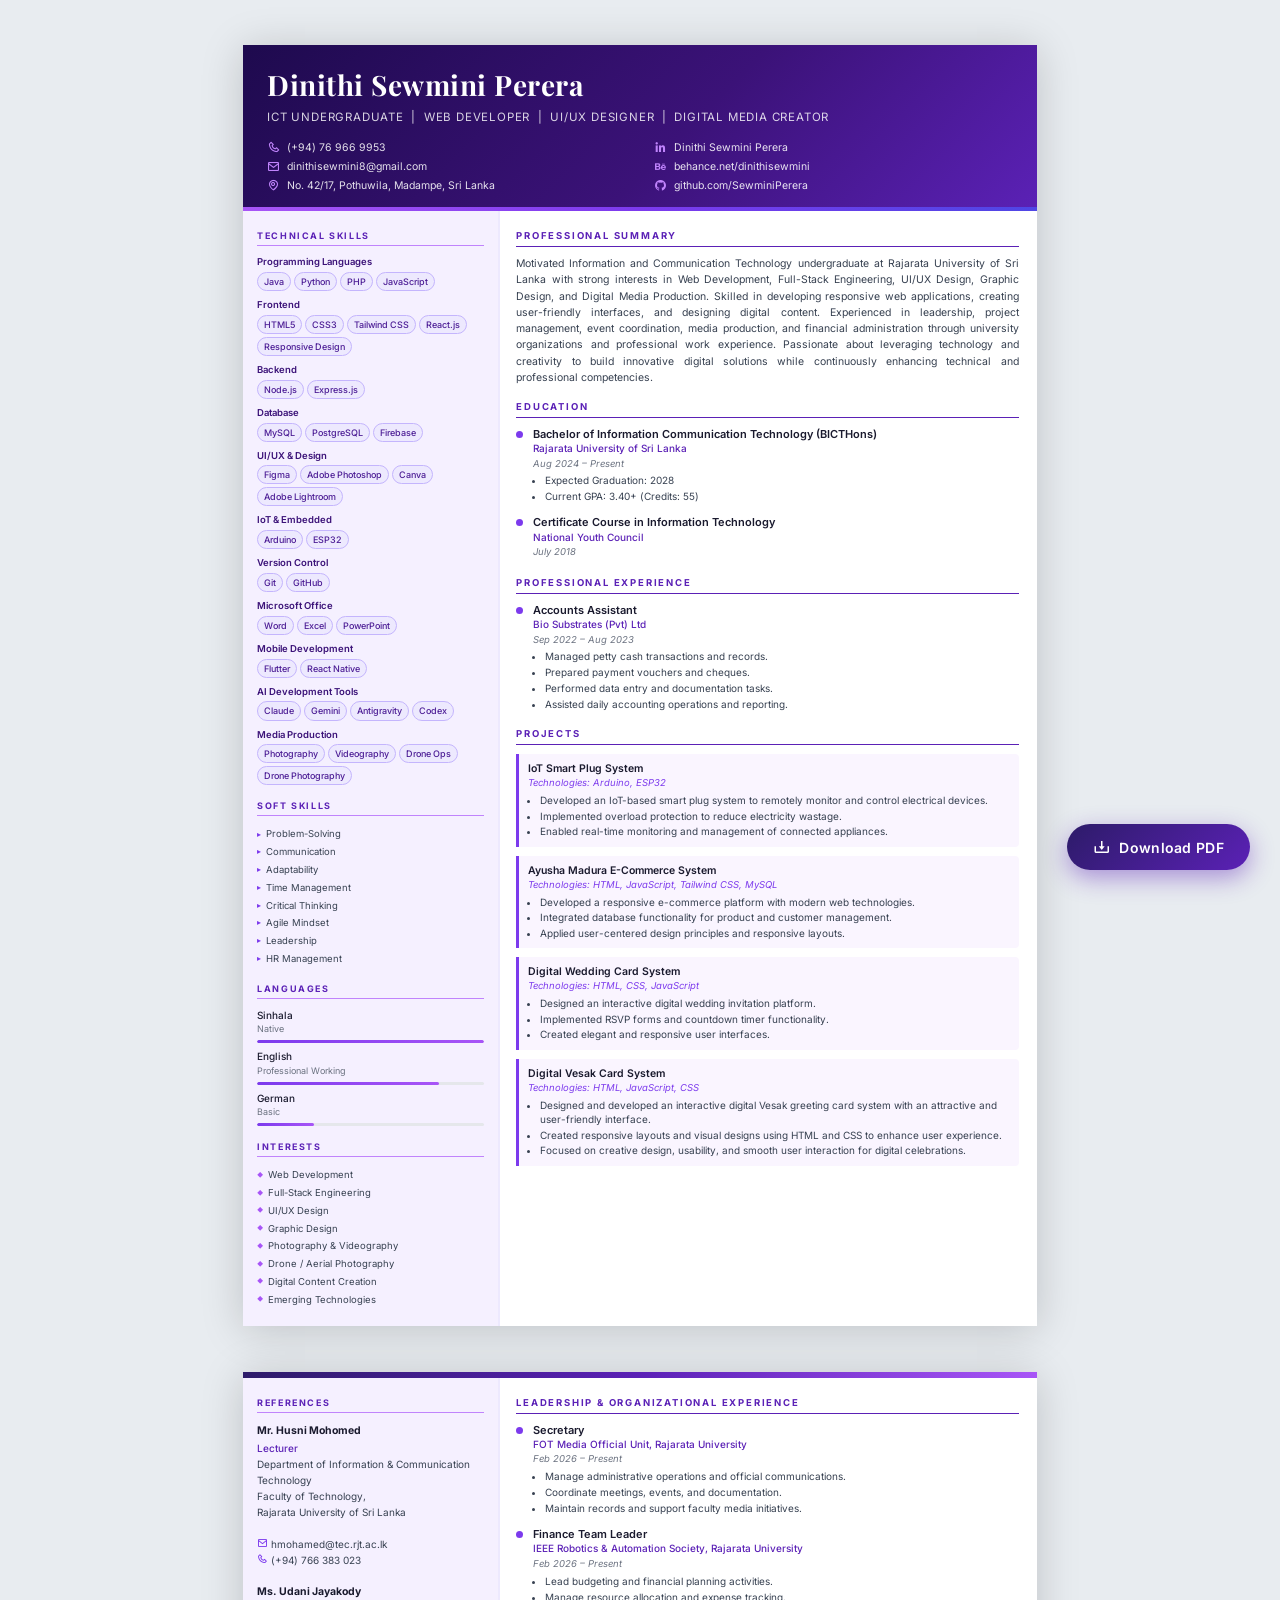
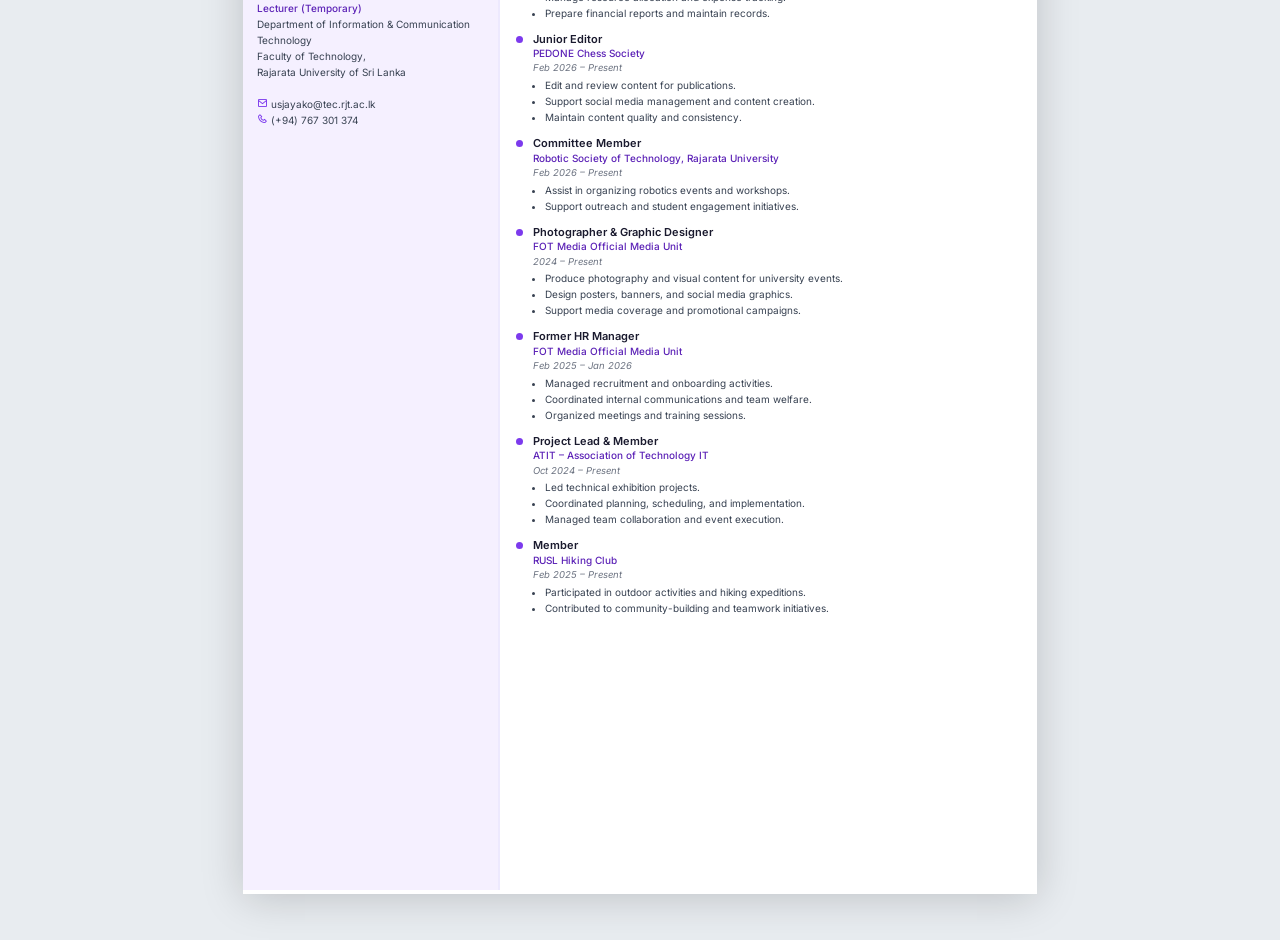
==== commit 637cdb69: "CV update" ====
--- a/cv.html
+++ b/cv.html
@@ -73,17 +73,26 @@
                     <span class="skill-tag">JavaScript</span>
                 </div>
 
-                <p class="skill-category-name">Web Technologies</p>
+                <p class="skill-category-name">Frontend</p>
                 <div class="skill-tags">
                     <span class="skill-tag">HTML5</span>
                     <span class="skill-tag">CSS3</span>
                     <span class="skill-tag">Tailwind CSS</span>
+                    <span class="skill-tag">React.js</span>
                     <span class="skill-tag">Responsive Design</span>
                 </div>
 
+                <p class="skill-category-name">Backend</p>
+                <div class="skill-tags">
+                    <span class="skill-tag">Node.js</span>
+                    <span class="skill-tag">Express.js</span>
+                </div>
+
                 <p class="skill-category-name">Database</p>
                 <div class="skill-tags">
                     <span class="skill-tag">MySQL</span>
+                    <span class="skill-tag">PostgreSQL</span>
+                    <span class="skill-tag">Firebase</span>
                 </div>
 
                 <p class="skill-category-name">UI/UX &amp; Design</p>
@@ -113,6 +122,20 @@
                     <span class="skill-tag">PowerPoint</span>
                 </div>
 
+                <p class="skill-category-name">Mobile Development</p>
+                <div class="skill-tags">
+                    <span class="skill-tag">Flutter</span>
+                    <span class="skill-tag">React Native</span>
+                </div>
+
+                <p class="skill-category-name">AI Development Tools</p>
+                <div class="skill-tags">
+                    <span class="skill-tag">Claude</span>
+                    <span class="skill-tag">Gemini</span>
+                    <span class="skill-tag">Antigravity</span>
+                    <span class="skill-tag">Codex</span>
+                </div>
+
                 <p class="skill-category-name">Media Production</p>
                 <div class="skill-tags">
                     <span class="skill-tag">Photography</span>
@@ -124,17 +147,14 @@
                 <!-- SOFT SKILLS -->
                 <h3 class="sidebar-section-heading">Soft Skills</h3>
                 <ul class="soft-skill-list">
-                    <li>Leadership &amp; Team Management</li>
-                    <li>Strategic Planning</li>
-                    <li>Human Resource Management</li>
-                    <li>Adaptability &amp; Teamwork</li>
-                    <li>Problem Solving</li>
-                    <li>Communication Skills</li>
+                    <li>Problem-Solving</li>
+                    <li>Communication</li>
+                    <li>Adaptability</li>
                     <li>Time Management</li>
-                    <li>Project Coordination</li>
-                    <li>Creative Thinking</li>
-                    <li>UI/UX Design Thinking</li>
-                    <li>Attention to Detail</li>
+                    <li>Critical Thinking</li>
+                    <li>Agile Mindset</li>
+                    <li>Leadership</li>
+                    <li>HR Management</li>
                 </ul>
 
                 <!-- LANGUAGES -->
@@ -193,9 +213,13 @@
                 <div class="cv-item">
                     <div class="cv-item-dot"></div>
                     <div class="cv-item-content">
-                        <div class="cv-item-title">Bachelor of Information and Communication Technology (BICT)</div>
+                        <div class="cv-item-title">Bachelor of Information Communication Technology (BICTHons)</div>
                         <div class="cv-item-org">Rajarata University of Sri Lanka</div>
-                        <div class="cv-item-date">2024 – Present</div>
+                        <div class="cv-item-date">Aug 2024 – Present</div>
+                        <ul class="cv-item-bullets">
+                            <li>Expected Graduation: 2028</li>
+                            <li>Current GPA: 3.40+ (Credits: 55)</li>
+                        </ul>
                     </div>
                 </div>
 
@@ -259,6 +283,16 @@
                     </ul>
                 </div>
 
+                <div class="project-item">
+                    <div class="project-title">Digital Vesak Card System</div>
+                    <div class="project-tech">Technologies: HTML, JavaScript, CSS</div>
+                    <ul class="project-bullets">
+                        <li>Designed and developed an interactive digital Vesak greeting card system with an attractive and user-friendly interface.</li>
+                        <li>Created responsive layouts and visual designs using HTML and CSS to enhance user experience.</li>
+                        <li>Focused on creative design, usability, and smooth user interaction for digital celebrations.</li>
+                    </ul>
+                </div>
+
             </main>
         </div><!-- end .cv-body -->
     </div><!-- end .cv-page (page 1) -->
@@ -277,7 +311,7 @@
             <!-- ════ SIDEBAR (page 2) ════ -->
             <aside class="cv-sidebar">
                 <!-- REFERENCE -->
-                <h3 class="sidebar-section-heading">Reference</h3>
+                <h3 class="sidebar-section-heading">References</h3>
                 <div class="reference-item">
                     <strong>Mr. Husni Mohomed</strong><br>
                     <em>Lecturer</em><br>
@@ -287,7 +321,18 @@
                     <i class='bx bx-envelope' style="color:#7c3aed; font-size:11px;"></i>
                     hmohamed@tec.rjt.ac.lk<br>
                     <i class='bx bx-phone' style="color:#7c3aed; font-size:11px;"></i>
-                    (+94) 76 638 3023
+                    (+94) 766 383 023
+                </div>
+                <div class="reference-item" style="margin-top:15px;">
+                    <strong>Ms. Udani Jayakody</strong><br>
+                    <em>Lecturer (Temporary)</em><br>
+                    Department of Information &amp; Communication Technology<br>
+                    Faculty of Technology,<br>
+                    Rajarata University of Sri Lanka<br><br>
+                    <i class='bx bx-envelope' style="color:#7c3aed; font-size:11px;"></i>
+                    usjayako@tec.rjt.ac.lk<br>
+                    <i class='bx bx-phone' style="color:#7c3aed; font-size:11px;"></i>
+                    (+94) 767 301 374
                 </div>
             </aside>
 
@@ -302,7 +347,7 @@
                     <div class="cv-item-content">
                         <div class="cv-item-title">Secretary</div>
                         <div class="cv-item-org">FOT Media Official Unit, Rajarata University</div>
-                        <div class="cv-item-date">Jan 2026 – Present</div>
+                        <div class="cv-item-date">Feb 2026 – Present</div>
                         <ul class="cv-item-bullets">
                             <li>Manage administrative operations and official communications.</li>
                             <li>Coordinate meetings, events, and documentation.</li>
@@ -330,7 +375,7 @@
                     <div class="cv-item-content">
                         <div class="cv-item-title">Junior Editor</div>
                         <div class="cv-item-org">PEDONE Chess Society</div>
-                        <div class="cv-item-date">Jan 2026 – Present</div>
+                        <div class="cv-item-date">Feb 2026 – Present</div>
                         <ul class="cv-item-bullets">
                             <li>Edit and review content for publications.</li>
                             <li>Support social media management and content creation.</li>
@@ -344,7 +389,7 @@
                     <div class="cv-item-content">
                         <div class="cv-item-title">Committee Member</div>
                         <div class="cv-item-org">Robotic Society of Technology, Rajarata University</div>
-                        <div class="cv-item-date">Jan 2026 – Present</div>
+                        <div class="cv-item-date">Feb 2026 – Present</div>
                         <ul class="cv-item-bullets">
                             <li>Assist in organizing robotics events and workshops.</li>
                             <li>Support outreach and student engagement initiatives.</li>
@@ -385,7 +430,7 @@
                     <div class="cv-item-content">
                         <div class="cv-item-title">Project Lead &amp; Member</div>
                         <div class="cv-item-org">ATIT – Association of Technology IT</div>
-                        <div class="cv-item-date">Jan 2024 – Present</div>
+                        <div class="cv-item-date">Oct 2024 – Present</div>
                         <ul class="cv-item-bullets">
                             <li>Led technical exhibition projects.</li>
                             <li>Coordinated planning, scheduling, and implementation.</li>
@@ -399,7 +444,7 @@
                     <div class="cv-item-content">
                         <div class="cv-item-title">Member</div>
                         <div class="cv-item-org">RUSL Hiking Club</div>
-                        <div class="cv-item-date">Jan 2025 – Present</div>
+                        <div class="cv-item-date">Feb 2025 – Present</div>
                         <ul class="cv-item-bullets">
                             <li>Participated in outdoor activities and hiking expeditions.</li>
                             <li>Contributed to community-building and teamwork initiatives.</li>
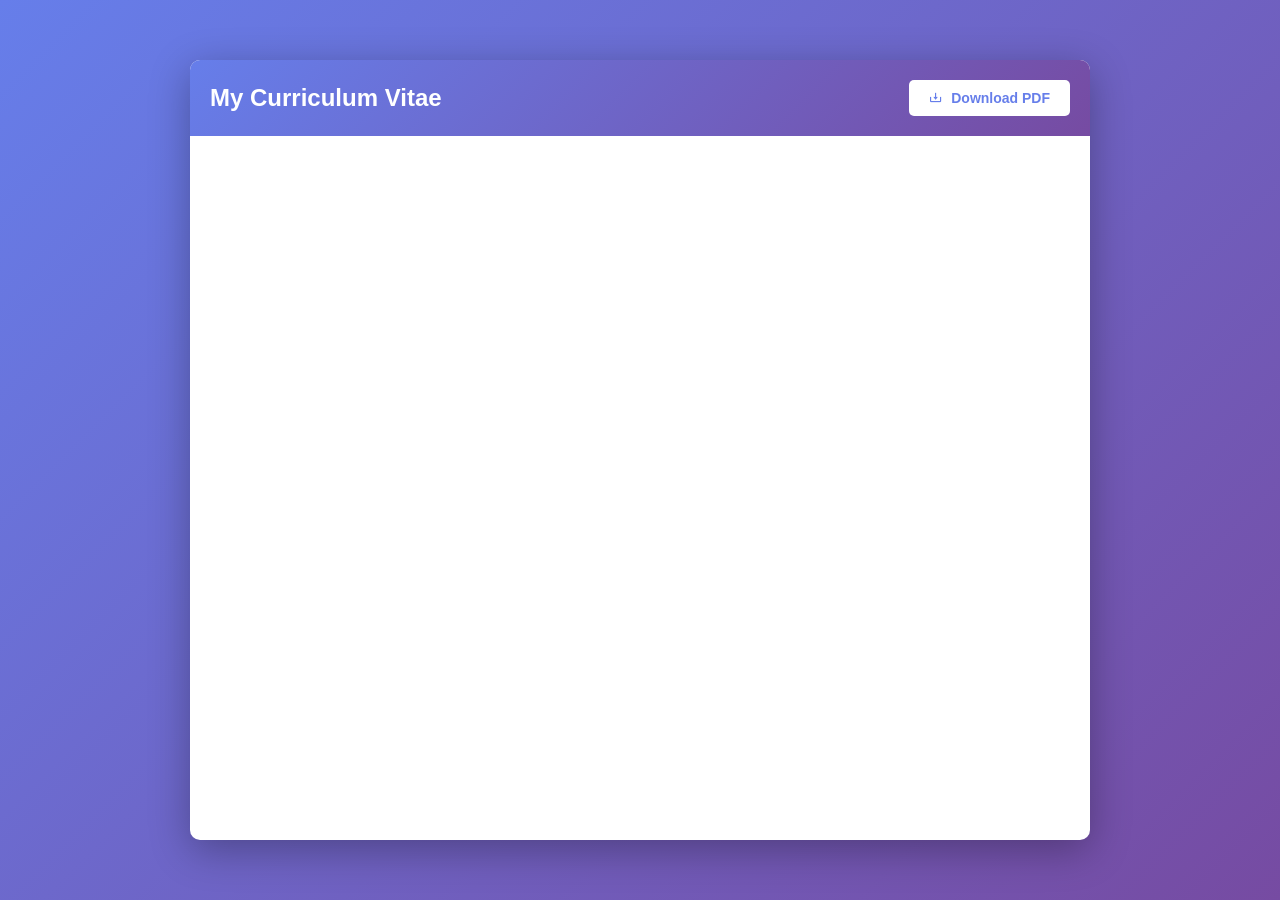
==== commit 31549899: "CV error update" ====
--- a/cv.html
+++ b/cv.html
@@ -8,453 +8,105 @@
     <meta name="description" content="CV of Dinithi Sewmini Perera – ICT Undergraduate, Web Developer & UI/UX Designer at Rajarata University of Sri Lanka.">
     <!-- Boxicons -->
     <link href='https://unpkg.com/boxicons@2.1.4/css/boxicons.min.css' rel='stylesheet'>
-    <!-- CV Stylesheet -->
-    <link rel="stylesheet" href="./css/cv.css">
+    <style>
+        * {
+            margin: 0;
+            padding: 0;
+            box-sizing: border-box;
+        }
+        
+        body {
+            font-family: 'Arial', sans-serif;
+            background: linear-gradient(135deg, #667eea 0%, #764ba2 100%);
+            display: flex;
+            justify-content: center;
+            align-items: center;
+            min-height: 100vh;
+            padding: 20px;
+        }
+        
+        .pdf-container {
+            width: 100%;
+            max-width: 900px;
+            background: white;
+            border-radius: 10px;
+            box-shadow: 0 10px 40px rgba(0, 0, 0, 0.3);
+            overflow: hidden;
+        }
+        
+        .pdf-header {
+            padding: 20px;
+            background: linear-gradient(135deg, #667eea 0%, #764ba2 100%);
+            color: white;
+            display: flex;
+            justify-content: space-between;
+            align-items: center;
+            flex-wrap: wrap;
+            gap: 15px;
+        }
+        
+        .pdf-header h2 {
+            font-size: 24px;
+            flex: 1;
+            min-width: 250px;
+        }
+        
+        .download-btn {
+            display: inline-flex;
+            align-items: center;
+            gap: 8px;
+            padding: 10px 20px;
+            background: white;
+            color: #667eea;
+            border: none;
+            border-radius: 5px;
+            font-weight: 600;
+            cursor: pointer;
+            text-decoration: none;
+            font-size: 14px;
+            transition: all 0.3s ease;
+        }
+        
+        .download-btn:hover {
+            transform: translateY(-2px);
+            box-shadow: 0 5px 15px rgba(0, 0, 0, 0.2);
+        }
+        
+        .pdf-viewer {
+            width: 100%;
+            height: 700px;
+            border: none;
+        }
+        
+        @media (max-width: 768px) {
+            .pdf-viewer {
+                height: 500px;
+            }
+            
+            .pdf-header {
+                flex-direction: column;
+                text-align: center;
+            }
+            
+            .pdf-header h2 {
+                width: 100%;
+            }
+        }
+    </style>
 </head>
 
 <body>
-    <!-- Floating Download Button -->
-    <button class="download-pdf-btn" onclick="window.print()">
-        <i class='bx bx-download'></i> Download PDF
-    </button>
+    <div class="pdf-container">
+        <div class="pdf-header">
+            <h2>My Curriculum Vitae</h2>
+            <a href="./My CV New.pdf" download="dinithi sewmini.pdf" class="download-btn">
+                <i class='bx bx-download'></i> Download PDF
+            </a>
+        </div>
+        <iframe class="pdf-viewer" src="./My CV New.pdf"></iframe>
+    </div>
+</body>
 
-    <!-- ═══════════════════════════════════════ -->
-    <!--              PAGE ONE                   -->
-    <!-- ═══════════════════════════════════════ -->
-    <div class="cv-page">
-
-        <!-- ── HEADER ── -->
-        <header class="cv-header">
-            <h1 class="cv-name">Dinithi Sewmini Perera</h1>
-            <p class="cv-title">ICT Undergraduate &nbsp;|&nbsp; Web Developer &nbsp;|&nbsp; UI/UX Designer &nbsp;|&nbsp; Digital Media Creator</p>
-
-            <div class="contact-grid">
-                <div class="contact-item">
-                    <i class='bx bx-phone'></i>
-                    <span>(+94) 76 966 9953</span>
-                </div>
-                <div class="contact-item">
-                    <i class='bx bxl-linkedin'></i>
-                    <a href="https://www.linkedin.com/in/dinithi-sewmini-perera-98b2462a0/" target="_blank">Dinithi Sewmini Perera</a>
-                </div>
-                <div class="contact-item">
-                    <i class='bx bx-envelope'></i>
-                    <a href="mailto:dinithisewmini8@gmail.com">dinithisewmini8@gmail.com</a>
-                </div>
-                <div class="contact-item">
-                    <i class='bx bxl-behance'></i>
-                    <a href="https://www.behance.net/dinithisewmini" target="_blank">behance.net/dinithisewmini</a>
-                </div>
-                <div class="contact-item">
-                    <i class='bx bx-map'></i>
-                    <span>No. 42/17, Pothuwila, Madampe, Sri Lanka</span>
-                </div>
-                <div class="contact-item">
-                    <i class='bx bxl-github'></i>
-                    <a href="https://github.com/SewminiPerera" target="_blank">github.com/SewminiPerera</a>
-                </div>
-            </div>
-        </header>
-
-        <!-- ── BODY (two-column) ── -->
-        <div class="cv-body">
-
-            <!-- ════ SIDEBAR ════ -->
-            <aside class="cv-sidebar">
-
-                <!-- TECHNICAL SKILLS -->
-                <h3 class="sidebar-section-heading">Technical Skills</h3>
-
-                <p class="skill-category-name">Programming Languages</p>
-                <div class="skill-tags">
-                    <span class="skill-tag">Java</span>
-                    <span class="skill-tag">Python</span>
-                    <span class="skill-tag">PHP</span>
-                    <span class="skill-tag">JavaScript</span>
-                </div>
-
-                <p class="skill-category-name">Frontend</p>
-                <div class="skill-tags">
-                    <span class="skill-tag">HTML5</span>
-                    <span class="skill-tag">CSS3</span>
-                    <span class="skill-tag">Tailwind CSS</span>
-                    <span class="skill-tag">React.js</span>
-                    <span class="skill-tag">Responsive Design</span>
-                </div>
-
-                <p class="skill-category-name">Backend</p>
-                <div class="skill-tags">
-                    <span class="skill-tag">Node.js</span>
-                    <span class="skill-tag">Express.js</span>
-                </div>
-
-                <p class="skill-category-name">Database</p>
-                <div class="skill-tags">
-                    <span class="skill-tag">MySQL</span>
-                    <span class="skill-tag">PostgreSQL</span>
-                    <span class="skill-tag">Firebase</span>
-                </div>
-
-                <p class="skill-category-name">UI/UX &amp; Design</p>
-                <div class="skill-tags">
-                    <span class="skill-tag">Figma</span>
-                    <span class="skill-tag">Adobe Photoshop</span>
-                    <span class="skill-tag">Canva</span>
-                    <span class="skill-tag">Adobe Lightroom</span>
-                </div>
-
-                <p class="skill-category-name">IoT &amp; Embedded</p>
-                <div class="skill-tags">
-                    <span class="skill-tag">Arduino</span>
-                    <span class="skill-tag">ESP32</span>
-                </div>
-
-                <p class="skill-category-name">Version Control</p>
-                <div class="skill-tags">
-                    <span class="skill-tag">Git</span>
-                    <span class="skill-tag">GitHub</span>
-                </div>
-
-                <p class="skill-category-name">Microsoft Office</p>
-                <div class="skill-tags">
-                    <span class="skill-tag">Word</span>
-                    <span class="skill-tag">Excel</span>
-                    <span class="skill-tag">PowerPoint</span>
-                </div>
-
-                <p class="skill-category-name">Mobile Development</p>
-                <div class="skill-tags">
-                    <span class="skill-tag">Flutter</span>
-                    <span class="skill-tag">React Native</span>
-                </div>
-
-                <p class="skill-category-name">AI Development Tools</p>
-                <div class="skill-tags">
-                    <span class="skill-tag">Claude</span>
-                    <span class="skill-tag">Gemini</span>
-                    <span class="skill-tag">Antigravity</span>
-                    <span class="skill-tag">Codex</span>
-                </div>
-
-                <p class="skill-category-name">Media Production</p>
-                <div class="skill-tags">
-                    <span class="skill-tag">Photography</span>
-                    <span class="skill-tag">Videography</span>
-                    <span class="skill-tag">Drone Ops</span>
-                    <span class="skill-tag">Drone Photography</span>
-                </div>
-
-                <!-- SOFT SKILLS -->
-                <h3 class="sidebar-section-heading">Soft Skills</h3>
-                <ul class="soft-skill-list">
-                    <li>Problem-Solving</li>
-                    <li>Communication</li>
-                    <li>Adaptability</li>
-                    <li>Time Management</li>
-                    <li>Critical Thinking</li>
-                    <li>Agile Mindset</li>
-                    <li>Leadership</li>
-                    <li>HR Management</li>
-                </ul>
-
-                <!-- LANGUAGES -->
-                <h3 class="sidebar-section-heading">Languages</h3>
-                <div class="lang-item">
-                    <div>
-                        <div class="lang-name">Sinhala</div>
-                        <div class="lang-level">Native</div>
-                    </div>
-                </div>
-                <div class="lang-bar"><div class="lang-bar-fill" style="width:100%"></div></div>
-
-                <div class="lang-item">
-                    <div>
-                        <div class="lang-name">English</div>
-                        <div class="lang-level">Professional Working</div>
-                    </div>
-                </div>
-                <div class="lang-bar"><div class="lang-bar-fill" style="width:80%"></div></div>
-
-                <div class="lang-item">
-                    <div>
-                        <div class="lang-name">German</div>
-                        <div class="lang-level">Basic</div>
-                    </div>
-                </div>
-                <div class="lang-bar"><div class="lang-bar-fill" style="width:25%"></div></div>
-
-                <!-- INTERESTS -->
-                <h3 class="sidebar-section-heading">Interests</h3>
-                <ul class="interest-list">
-                    <li>Web Development</li>
-                    <li>Full-Stack Engineering</li>
-                    <li>UI/UX Design</li>
-                    <li>Graphic Design</li>
-                    <li>Photography &amp; Videography</li>
-                    <li>Drone / Aerial Photography</li>
-                    <li>Digital Content Creation</li>
-                    <li>Emerging Technologies</li>
-                </ul>
-
-            </aside>
-
-            <!-- ════ MAIN CONTENT ════ -->
-            <main class="cv-main">
-
-                <!-- PROFESSIONAL SUMMARY -->
-                <h2 class="section-heading">Professional Summary</h2>
-                <p class="cv-summary">
-                    Motivated Information and Communication Technology undergraduate at Rajarata University of Sri Lanka with strong interests in Web Development, Full-Stack Engineering, UI/UX Design, Graphic Design, and Digital Media Production. Skilled in developing responsive web applications, creating user-friendly interfaces, and designing digital content. Experienced in leadership, project management, event coordination, media production, and financial administration through university organizations and professional work experience. Passionate about leveraging technology and creativity to build innovative digital solutions while continuously enhancing technical and professional competencies.
-                </p>
-
-                <!-- EDUCATION -->
-                <h2 class="section-heading">Education</h2>
-
-                <div class="cv-item">
-                    <div class="cv-item-dot"></div>
-                    <div class="cv-item-content">
-                        <div class="cv-item-title">Bachelor of Information Communication Technology (BICTHons)</div>
-                        <div class="cv-item-org">Rajarata University of Sri Lanka</div>
-                        <div class="cv-item-date">Aug 2024 – Present</div>
-                        <ul class="cv-item-bullets">
-                            <li>Expected Graduation: 2028</li>
-                            <li>Current GPA: 3.40+ (Credits: 55)</li>
-                        </ul>
-                    </div>
-                </div>
-
-                <div class="cv-item">
-                    <div class="cv-item-dot"></div>
-                    <div class="cv-item-content">
-                        <div class="cv-item-title">Certificate Course in Information Technology</div>
-                        <div class="cv-item-org">National Youth Council</div>
-                        <div class="cv-item-date">July 2018</div>
-                    </div>
-                </div>
-
-                <!-- PROFESSIONAL EXPERIENCE -->
-                <h2 class="section-heading">Professional Experience</h2>
-
-                <div class="cv-item">
-                    <div class="cv-item-dot"></div>
-                    <div class="cv-item-content">
-                        <div class="cv-item-title">Accounts Assistant</div>
-                        <div class="cv-item-org">Bio Substrates (Pvt) Ltd</div>
-                        <div class="cv-item-date">Sep 2022 – Aug 2023</div>
-                        <ul class="cv-item-bullets">
-                            <li>Managed petty cash transactions and records.</li>
-                            <li>Prepared payment vouchers and cheques.</li>
-                            <li>Performed data entry and documentation tasks.</li>
-                            <li>Assisted daily accounting operations and reporting.</li>
-                        </ul>
-                    </div>
-                </div>
-
-                <!-- PROJECTS -->
-                <h2 class="section-heading">Projects</h2>
-
-                <div class="project-item">
-                    <div class="project-title">IoT Smart Plug System</div>
-                    <div class="project-tech">Technologies: Arduino, ESP32</div>
-                    <ul class="project-bullets">
-                        <li>Developed an IoT-based smart plug system to remotely monitor and control electrical devices.</li>
-                        <li>Implemented overload protection to reduce electricity wastage.</li>
-                        <li>Enabled real-time monitoring and management of connected appliances.</li>
-                    </ul>
-                </div>
-
-                <div class="project-item">
-                    <div class="project-title">Ayusha Madura E-Commerce System</div>
-                    <div class="project-tech">Technologies: HTML, JavaScript, Tailwind CSS, MySQL</div>
-                    <ul class="project-bullets">
-                        <li>Developed a responsive e-commerce platform with modern web technologies.</li>
-                        <li>Integrated database functionality for product and customer management.</li>
-                        <li>Applied user-centered design principles and responsive layouts.</li>
-                    </ul>
-                </div>
-
-                <div class="project-item">
-                    <div class="project-title">Digital Wedding Card System</div>
-                    <div class="project-tech">Technologies: HTML, CSS, JavaScript</div>
-                    <ul class="project-bullets">
-                        <li>Designed an interactive digital wedding invitation platform.</li>
-                        <li>Implemented RSVP forms and countdown timer functionality.</li>
-                        <li>Created elegant and responsive user interfaces.</li>
-                    </ul>
-                </div>
-
-                <div class="project-item">
-                    <div class="project-title">Digital Vesak Card System</div>
-                    <div class="project-tech">Technologies: HTML, JavaScript, CSS</div>
-                    <ul class="project-bullets">
-                        <li>Designed and developed an interactive digital Vesak greeting card system with an attractive and user-friendly interface.</li>
-                        <li>Created responsive layouts and visual designs using HTML and CSS to enhance user experience.</li>
-                        <li>Focused on creative design, usability, and smooth user interaction for digital celebrations.</li>
-                    </ul>
-                </div>
-
-            </main>
-        </div><!-- end .cv-body -->
-    </div><!-- end .cv-page (page 1) -->
-
-
-    <!-- ═══════════════════════════════════════ -->
-    <!--              PAGE TWO                   -->
-    <!-- ═══════════════════════════════════════ -->
-    <div class="cv-page page-break">
-
-        <!-- Thin accent bar at top of page 2 -->
-        <div style="height:6px; background: linear-gradient(90deg, #2d1b69, #5b21b6, #a855f7);"></div>
-
-        <div class="cv-body" style="min-height: calc(297mm - 10px);">
-
-            <!-- ════ SIDEBAR (page 2) ════ -->
-            <aside class="cv-sidebar">
-                <!-- REFERENCE -->
-                <h3 class="sidebar-section-heading">References</h3>
-                <div class="reference-item">
-                    <strong>Mr. Husni Mohomed</strong><br>
-                    <em>Lecturer</em><br>
-                    Department of Information &amp; Communication Technology<br>
-                    Faculty of Technology,<br>
-                    Rajarata University of Sri Lanka<br><br>
-                    <i class='bx bx-envelope' style="color:#7c3aed; font-size:11px;"></i>
-                    hmohamed@tec.rjt.ac.lk<br>
-                    <i class='bx bx-phone' style="color:#7c3aed; font-size:11px;"></i>
-                    (+94) 766 383 023
-                </div>
-                <div class="reference-item" style="margin-top:15px;">
-                    <strong>Ms. Udani Jayakody</strong><br>
-                    <em>Lecturer (Temporary)</em><br>
-                    Department of Information &amp; Communication Technology<br>
-                    Faculty of Technology,<br>
-                    Rajarata University of Sri Lanka<br><br>
-                    <i class='bx bx-envelope' style="color:#7c3aed; font-size:11px;"></i>
-                    usjayako@tec.rjt.ac.lk<br>
-                    <i class='bx bx-phone' style="color:#7c3aed; font-size:11px;"></i>
-                    (+94) 767 301 374
-                </div>
-            </aside>
-
-            <!-- ════ MAIN CONTENT (page 2) ════ -->
-            <main class="cv-main">
-
-                <!-- LEADERSHIP & ORGANIZATIONAL EXPERIENCE -->
-                <h2 class="section-heading">Leadership &amp; Organizational Experience</h2>
-
-                <div class="cv-item">
-                    <div class="cv-item-dot"></div>
-                    <div class="cv-item-content">
-                        <div class="cv-item-title">Secretary</div>
-                        <div class="cv-item-org">FOT Media Official Unit, Rajarata University</div>
-                        <div class="cv-item-date">Feb 2026 – Present</div>
-                        <ul class="cv-item-bullets">
-                            <li>Manage administrative operations and official communications.</li>
-                            <li>Coordinate meetings, events, and documentation.</li>
-                            <li>Maintain records and support faculty media initiatives.</li>
-                        </ul>
-                    </div>
-                </div>
-
-                <div class="cv-item">
-                    <div class="cv-item-dot"></div>
-                    <div class="cv-item-content">
-                        <div class="cv-item-title">Finance Team Leader</div>
-                        <div class="cv-item-org">IEEE Robotics &amp; Automation Society, Rajarata University</div>
-                        <div class="cv-item-date">Feb 2026 – Present</div>
-                        <ul class="cv-item-bullets">
-                            <li>Lead budgeting and financial planning activities.</li>
-                            <li>Manage resource allocation and expense tracking.</li>
-                            <li>Prepare financial reports and maintain records.</li>
-                        </ul>
-                    </div>
-                </div>
-
-                <div class="cv-item">
-                    <div class="cv-item-dot"></div>
-                    <div class="cv-item-content">
-                        <div class="cv-item-title">Junior Editor</div>
-                        <div class="cv-item-org">PEDONE Chess Society</div>
-                        <div class="cv-item-date">Feb 2026 – Present</div>
-                        <ul class="cv-item-bullets">
-                            <li>Edit and review content for publications.</li>
-                            <li>Support social media management and content creation.</li>
-                            <li>Maintain content quality and consistency.</li>
-                        </ul>
-                    </div>
-                </div>
-
-                <div class="cv-item">
-                    <div class="cv-item-dot"></div>
-                    <div class="cv-item-content">
-                        <div class="cv-item-title">Committee Member</div>
-                        <div class="cv-item-org">Robotic Society of Technology, Rajarata University</div>
-                        <div class="cv-item-date">Feb 2026 – Present</div>
-                        <ul class="cv-item-bullets">
-                            <li>Assist in organizing robotics events and workshops.</li>
-                            <li>Support outreach and student engagement initiatives.</li>
-                        </ul>
-                    </div>
-                </div>
-
-                <div class="cv-item">
-                    <div class="cv-item-dot"></div>
-                    <div class="cv-item-content">
-                        <div class="cv-item-title">Photographer &amp; Graphic Designer</div>
-                        <div class="cv-item-org">FOT Media Official Media Unit</div>
-                        <div class="cv-item-date">2024 – Present</div>
-                        <ul class="cv-item-bullets">
-                            <li>Produce photography and visual content for university events.</li>
-                            <li>Design posters, banners, and social media graphics.</li>
-                            <li>Support media coverage and promotional campaigns.</li>
-                        </ul>
-                    </div>
-                </div>
-
-                <div class="cv-item">
-                    <div class="cv-item-dot"></div>
-                    <div class="cv-item-content">
-                        <div class="cv-item-title">Former HR Manager</div>
-                        <div class="cv-item-org">FOT Media Official Media Unit</div>
-                        <div class="cv-item-date">Feb 2025 – Jan 2026</div>
-                        <ul class="cv-item-bullets">
-                            <li>Managed recruitment and onboarding activities.</li>
-                            <li>Coordinated internal communications and team welfare.</li>
-                            <li>Organized meetings and training sessions.</li>
-                        </ul>
-                    </div>
-                </div>
-
-                <div class="cv-item">
-                    <div class="cv-item-dot"></div>
-                    <div class="cv-item-content">
-                        <div class="cv-item-title">Project Lead &amp; Member</div>
-                        <div class="cv-item-org">ATIT – Association of Technology IT</div>
-                        <div class="cv-item-date">Oct 2024 – Present</div>
-                        <ul class="cv-item-bullets">
-                            <li>Led technical exhibition projects.</li>
-                            <li>Coordinated planning, scheduling, and implementation.</li>
-                            <li>Managed team collaboration and event execution.</li>
-                        </ul>
-                    </div>
-                </div>
-
-                <div class="cv-item">
-                    <div class="cv-item-dot"></div>
-                    <div class="cv-item-content">
-                        <div class="cv-item-title">Member</div>
-                        <div class="cv-item-org">RUSL Hiking Club</div>
-                        <div class="cv-item-date">Feb 2025 – Present</div>
-                        <ul class="cv-item-bullets">
-                            <li>Participated in outdoor activities and hiking expeditions.</li>
-                            <li>Contributed to community-building and teamwork initiatives.</li>
-                        </ul>
-                    </div>
-                </div>
-
-            </main>
-        </div><!-- end .cv-body (page 2) -->
-    </div><!-- end .cv-page (page 2) -->
-
+</html>
 </body>
 </html>
